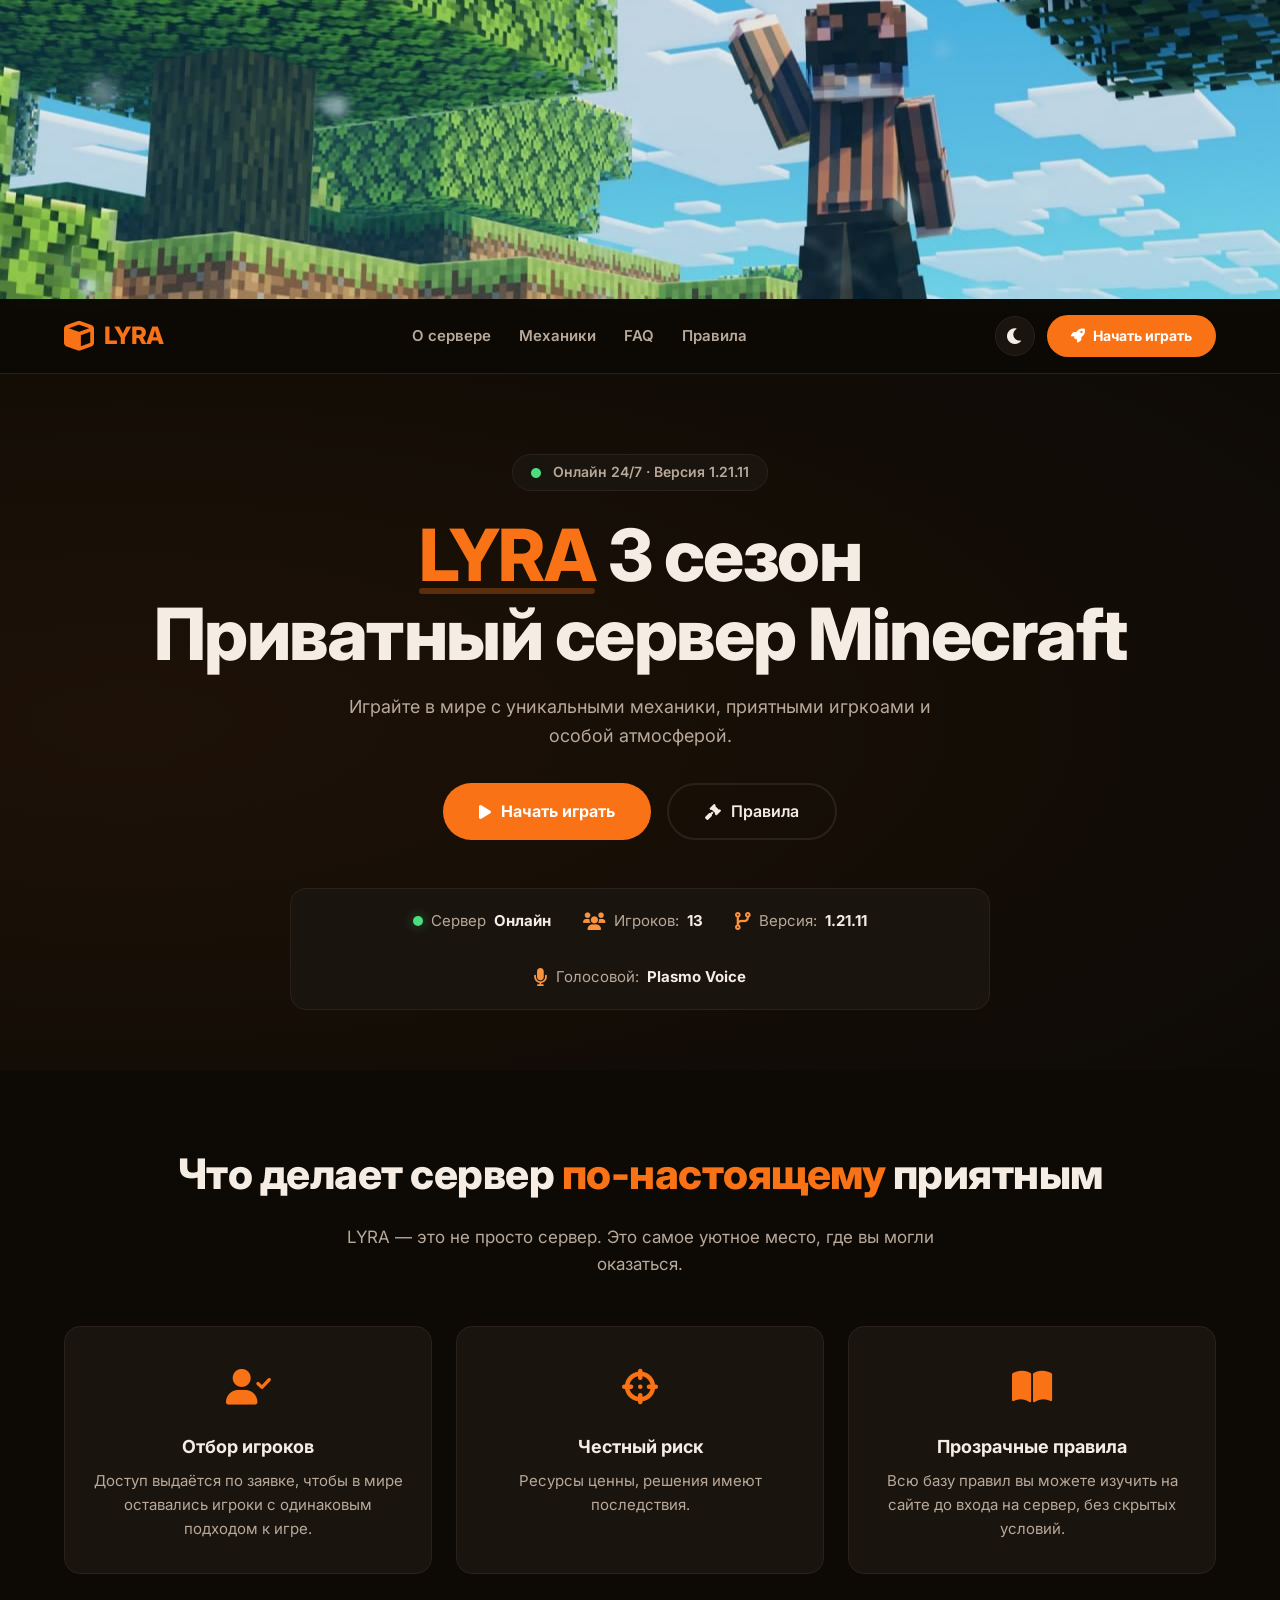
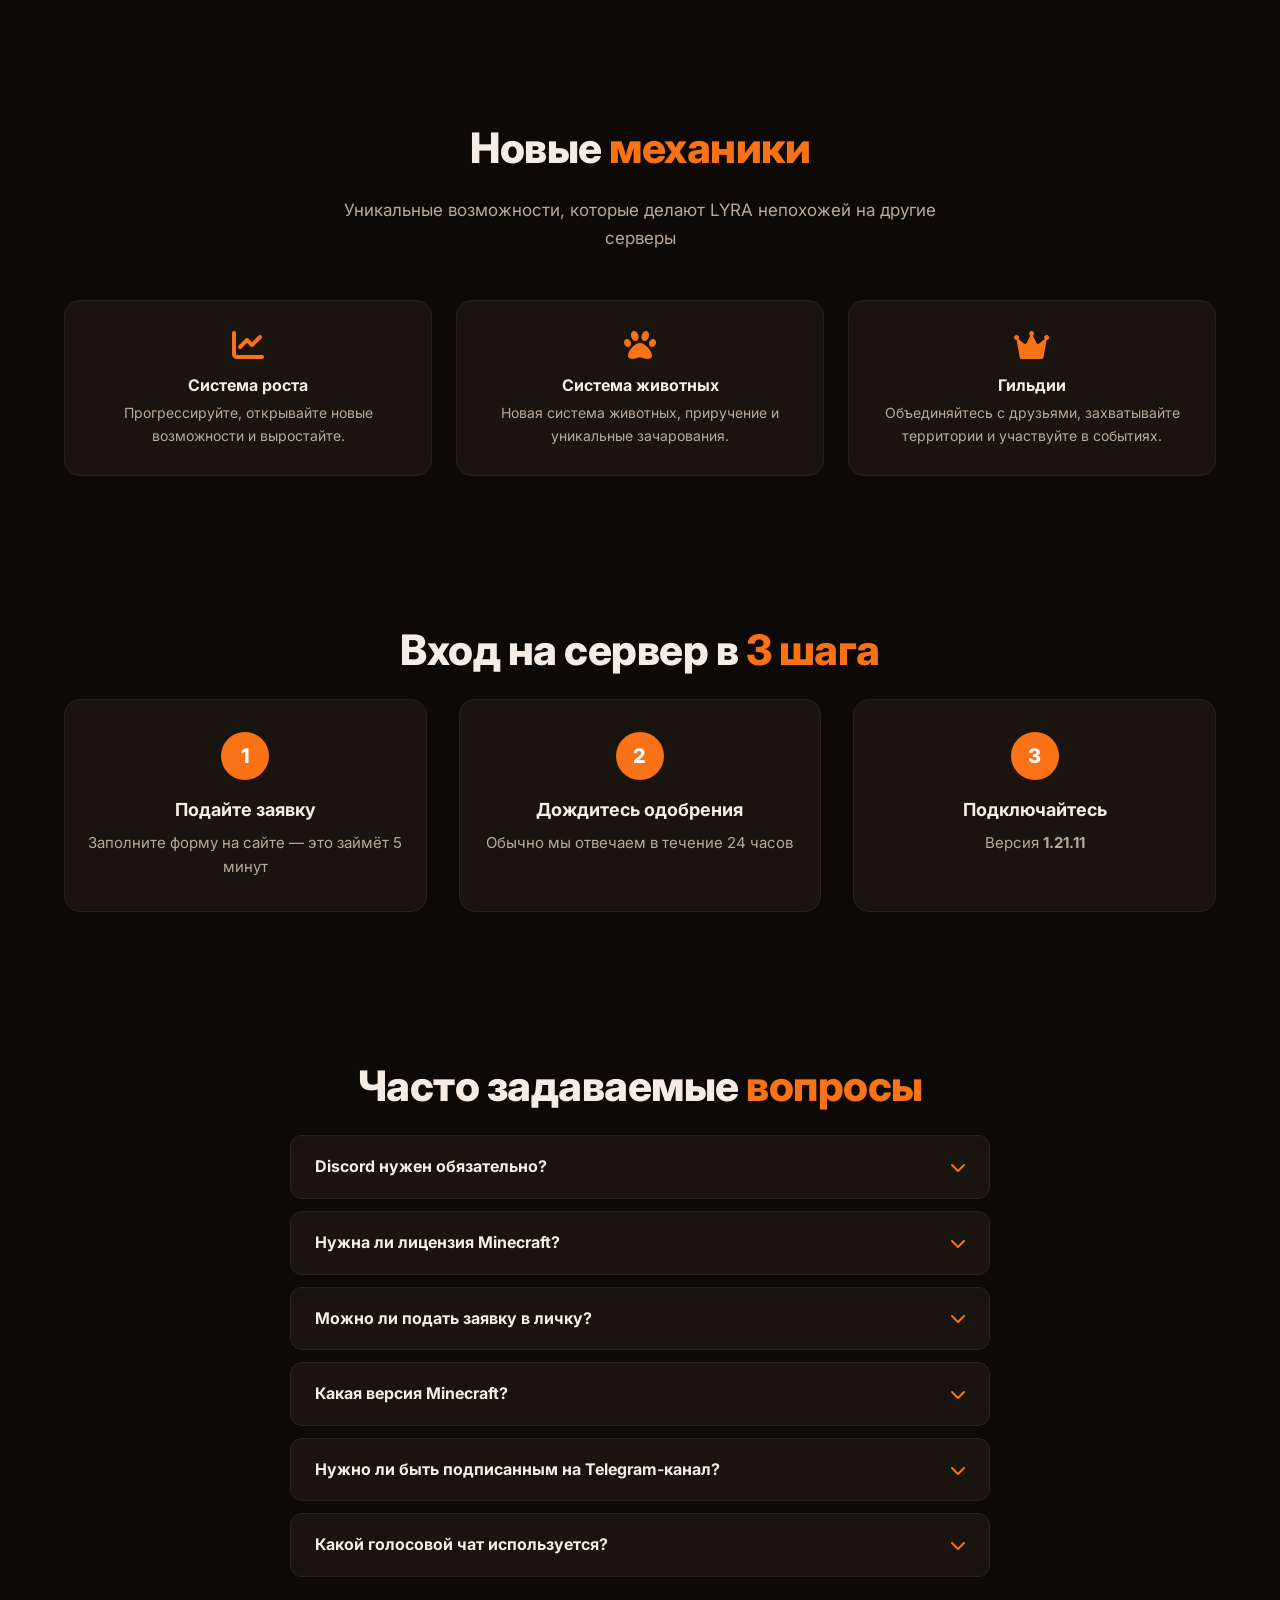
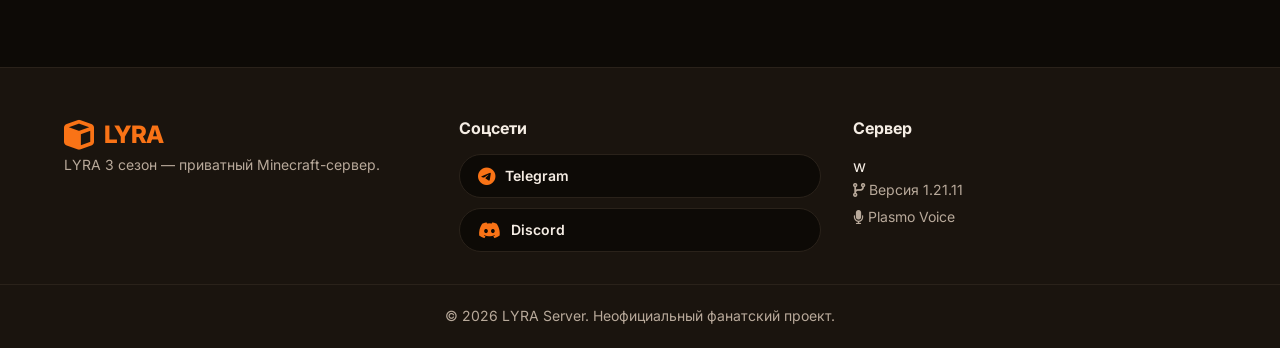
==== index.html @ 9cb4db80 "main" ====
<!DOCTYPE html>
<html lang="ru" data-theme="dark">
<head>
    <meta charset="UTF-8" />
    <meta name="viewport" content="width=device-width, initial-scale=1.0" />
    <title>LYRA 3 сезон — Приватный Minecraft сервер</title>

    <link rel="preconnect" href="https://fonts.googleapis.com" />
    <link rel="preconnect" href="https://fonts.gstatic.com" crossorigin />
    <link href="https://fonts.googleapis.com/css2?family=Inter:opsz,wght@14..32,400;14..32,600;14..32,700;14..32,800&display=swap" rel="stylesheet" />
    <link rel="stylesheet" href="https://cdnjs.cloudflare.com/ajax/libs/font-awesome/6.0.0-beta3/css/all.min.css" />

    <link rel="stylesheet" href="css/style.css" />
    <link rel="stylesheet" href="css/theme.css" />
</head>
<body>


    <div class="hero-banner">
        <img src="assets/banner.jpg" alt="LYRA Minecraft Server" />
    </div>

    <header>
        <div class="container header-inner">
            <a href="index.html" class="logo">
                <i class="fas fa-cube"></i>
                <span>LYRA</span>
            </a>

            <nav class="nav-links">
                <a href="#about">О сервере</a>
                <a href="#features">Механики</a>
                <a href="#faq">FAQ</a>
                <a href="rules.html">Правила</a>
            </nav>

            <div class="header-actions">
                <button class="theme-toggle" id="themeToggle" aria-label="Переключить тему">
                    <i class="fas fa-moon"></i>
                </button>
                <a href="apply.html" class="btn-play-header">
                    <i class="fas fa-rocket"></i> Начать играть
                </a>
            </div>
        </div>
    </header>

    <section class="hero">
        <div class="container">
            <div class="hero-content">
                <div class="hero-badge">
                    <i class="fas fa-circle" style="color: #4ade80; font-size: 10px;"></i>
                    Онлайн 24/7 · Версия 1.21.11
                </div>
                <h1>
                    <span class="highlight">LYRA</span> 3 сезон<br />
                    Приватный сервер Minecraft
                </h1>
                <p class="hero-desc">
                    Играйте в мире с уникальными механики,
                    приятными игркоами и особой атмосферой.
                </p>
                <div class="hero-buttons">
                    <a href="apply.html" class="btn-primary">
                        <i class="fas fa-play"></i> Начать играть
                    </a>
                    <a href="rules.html" class="btn-secondary">
                        <i class="fas fa-gavel"></i> Правила
                    </a>
                </div>

                <div class="server-status" id="serverStatus">
                    <div class="status-item">
                        <span class="status-dot online"></span>
                        <span>Сервер</span>
                        <strong id="serverStatusText">Онлайн</strong>
                    </div>
                    <div class="status-item">
                        <i class="fas fa-users"></i>
                        <span>Игроков:</span>
                        <strong id="playerCount"></strong>
                    </div>
                    <div class="status-item">
                        <i class="fas fa-code-branch"></i>
                        <span>Версия:</span>
                        <strong>1.21.11</strong>
                    </div>
                    <div class="status-item">
                        <i class="fas fa-microphone"></i>
                        <span>Голосовой:</span>
                        <strong>Plasmo Voice</strong>
                    </div>
                </div>
            </div>
        </div>
    </section>

    <section id="about" class="about">
        <div class="container">
            <h2 class="section-title">Что делает сервер <span class="highlight">по-настоящему</span> приятным</h2>
            <p class="section-subtitle">
                LYRA — это не просто сервер. Это самое уютное место, где вы могли оказаться.
            </p>

            <div class="about-grid">
                <div class="about-card">
                    <div class="about-icon"><i class="fas fa-user-check"></i></div>
                    <h3>Отбор игроков</h3>
                    <p>Доступ выдаётся по заявке, чтобы в мире оставались игроки с одинаковым подходом к игре.</p>
                </div>
                <div class="about-card">
                    <div class="about-icon"><i class="fas fa-crosshairs"></i></div>
                    <h3>Честный риск</h3>
                    <p>Ресурсы ценны, решения имеют последствия.</p>
                </div>
                <div class="about-card">
                    <div class="about-icon"><i class="fas fa-book-open"></i></div>
                    <h3>Прозрачные правила</h3>
                    <p>Всю базу правил вы можете изучить на сайте до входа на сервер, без скрытых условий.</p>
                </div>
            </div>
        </div>
    </section>

    <section id="features" class="features">
        <div class="container">
            <h2 class="section-title">Новые <span class="highlight">механики</span></h2>
            <p class="section-subtitle">
                Уникальные возможности, которые делают LYRA непохожей на другие серверы
            </p>
            <div class="features-grid" id="featuresGrid">
            </div>
        </div>
    </section>

    <section class="steps">
        <div class="container">
            <h2 class="section-title">Вход на сервер в <span class="highlight">3 шага</span></h2>
            <div class="steps-grid">
                <div class="step-card">
                    <div class="step-number">1</div>
                    <h3>Подайте заявку</h3>
                    <p>Заполните форму на сайте — это займёт 5 минут</p>
                </div>
                <div class="step-card">
                    <div class="step-number">2</div>
                    <h3>Дождитесь одобрения</h3>
                    <p>Обычно мы отвечаем в течение 24 часов</p>
                </div>
                <div class="step-card">
                    <div class="step-number">3</div>
                    <h3>Подключайтесь</h3>
                    <p></strong> Версия <strong>1.21.11</strong></p>
                </div>
            </div>
        </div>
    </section>

    <section id="faq" class="faq">
        <div class="container">
            <h2 class="section-title">Часто задаваемые <span class="highlight">вопросы</span></h2>
            <div class="faq-list">
                <div class="faq-item">
                    <div class="faq-question">
                        <span>Discord нужен обязательно?</span>
                        <i class="fas fa-chevron-down"></i>
                    </div>
                    <div class="faq-answer">
                        <p><strong>Желательно.</strong> В Discord публикуются важные объявления, обновления и проводится основное общение комьюнити.</p>
                    </div>
                </div>
                <div class="faq-item">
                    <div class="faq-question">
                        <span>Нужна ли лицензия Minecraft?</span>
                        <i class="fas fa-chevron-down"></i>
                    </div>
                    <div class="faq-answer">
                        <p><strong>НЕТ.</strong> Сервер поддерживает как лицензионную, так и нелицензионную версию игры.</p>
                    </div>
                </div>
                <div class="faq-item">
                    <div class="faq-question">
                        <span>Можно ли подать заявку в личку?</span>
                        <i class="fas fa-chevron-down"></i>
                    </div>
                    <div class="faq-answer">
                        <p><strong>Нет.</strong> Заявки принимаются только через специальную форму на сайте. Заявки в личные сообщения не рассматриваются.</p>
                    </div>
                </div>
                <div class="faq-item">
                    <div class="faq-question">
                        <span>Какая версия Minecraft?</span>
                        <i class="fas fa-chevron-down"></i>
                    </div>
                    <div class="faq-answer">
                        <p><strong>1.21.8</strong> — именно на этой версии работает сервер.</p>
                    </div>
                </div>
                <div class="faq-item">
                    <div class="faq-question">
                        <span>Нужно ли быть подписанным на Telegram-канал?</span>
                        <i class="fas fa-chevron-down"></i>
                    </div>
                    <div class="faq-answer">
                        <p><strong>ДА, ОБЯЗАТЕЛЬНО!</strong> Подписка на ТГК <strong>«LYRA 3 сезон | Minecraft Server»</strong> — обязательное условие. Там публикуются все новости, события и важные уведомления.</p>
                    </div>
                </div>
                <div class="faq-item">
                    <div class="faq-question">
                        <span>Какой голосовой чат используется?</span>
                        <i class="fas fa-chevron-down"></i>
                    </div>
                    <div class="faq-answer">
                        <p>На сервере используется <strong>Plasmo Voice</strong> — мод для голосового общения в игре с пространственным звуком.</p>
                    </div>
                </div>
            </div>
        </div>
    </section>

    <footer>
        <div class="container footer-inner">
            <div class="footer-col">
                <div class="logo">
                    <i class="fas fa-cube"></i>
                    <span>LYRA</span>
                </div>
                <p>LYRA 3 сезон — приватный Minecraft-сервер.</p>
            </div>
            <div class="footer-col">
                <h4>Соцсети</h4>
                <div class="social-links">
                    <a href="#" class="social-btn" id="telegramLink" aria-label="Telegram">
                        <i class="fab fa-telegram-plane"></i> Telegram
                    </a>
                    <a href="#" class="social-btn" id="discordLink" aria-label="Discord">
                        <i class="fab fa-discord"></i> Discord
                    </a>
                </div>
            </div>
            <div class="footer-col">
                <h4>Сервер</h4>w
                <p><i class="fas fa-code-branch"></i> Версия 1.21.11</p>
                <p><i class="fas fa-microphone"></i> Plasmo Voice</p>
            </div>
        </div>
        <div class="footer-bottom">
            <div class="container">
                <p>© 2026 LYRA Server. Неофициальный фанатский проект.</p>
            </div>
        </div>
    </footer>

    <script src="js/config.js"></script>
    <script src="js/main.js"></script>
</body>
</html>
---- css/style.css ----
* {
    margin: 0;
    padding: 0;
    box-sizing: border-box;
}

body {
    font-family: 'Inter', sans-serif;
    background: var(--bg-primary);
    color: var(--text-primary);
    line-height: 1.6;
    transition: background 0.3s, color 0.3s;
}

a {
    text-decoration: none;
    color: inherit;
}

.container {
    max-width: 1200px;
    margin: 0 auto;
    padding: 0 24px;
}

img {
    max-width: 100%;
}

:root {
    --orange-400: #fb923c;
    --orange-500: #f97316;
    --orange-600: #ea580c;
    --orange-700: #c2410c;
}

header {
    padding: 16px 0;
    border-bottom: 1px solid var(--border-color);
    background: var(--header-bg);
    backdrop-filter: blur(12px);
    position: sticky;
    top: 0;
    z-index: 100;
    transition: background 0.3s, border-color 0.3s;
}

.header-inner {
    display: flex;
    justify-content: space-between;
    align-items: center;
    flex-wrap: wrap;
    gap: 16px;
}

.logo {
    display: flex;
    align-items: center;
    gap: 10px;
    font-size: 24px;
    font-weight: 800;
    letter-spacing: -0.5px;
}

.logo i {
    color: var(--orange-500);
    font-size: 30px;
}

.logo span {
    color: var(--orange-500);
}

.nav-links {
    display: flex;
    gap: 28px;
    font-weight: 600;
    font-size: 15px;
}

.nav-links a {
    color: var(--text-muted);
    transition: 0.2s;
    position: relative;
}

.nav-links a:hover {
    color: var(--orange-400);
}

.nav-links a::after {
    content: '';
    position: absolute;
    bottom: -4px;
    left: 0;
    width: 0;
    height: 2px;
    background: var(--orange-500);
    transition: 0.3s;
}

.nav-links a:hover::after {
    width: 100%;
}

.header-actions {
    display: flex;
    align-items: center;
    gap: 12px;
}

.theme-toggle {
    background: var(--card-bg);
    border: 1px solid var(--border-color);
    color: var(--text-primary);
    width: 40px;
    height: 40px;
    border-radius: 50%;
    cursor: pointer;
    font-size: 18px;
    transition: 0.3s;
    display: flex;
    align-items: center;
    justify-content: center;
}

.theme-toggle:hover {
    background: var(--orange-500);
    color: #fff;
    border-color: var(--orange-500);
}

.btn-play-header {
    background: var(--orange-500);
    color: #fff;
    padding: 10px 24px;
    border: none;
    border-radius: 40px;
    font-weight: 700;
    font-size: 14px;
    cursor: pointer;
    transition: 0.3s;
    display: flex;
    align-items: center;
    gap: 8px;
}

.btn-play-header:hover {
    background: var(--orange-400);
    transform: scale(1.03);
    box-shadow: 0 0 24px rgba(249, 115, 22, 0.3);
}

.hero {
    padding: 80px 0 60px;
    text-align: center;
    position: relative;
    overflow: hidden;
}

.hero::before {
    content: '';
    position: absolute;
    top: -50%;
    left: -50%;
    width: 200%;
    height: 200%;
    background: radial-gradient(ellipse at 30% 50%, rgba(249, 115, 22, 0.07), transparent 60%);
    pointer-events: none;
}

.hero-content {
    position: relative;
    z-index: 1;
}

.hero-badge {
    display: inline-block;
    background: var(--card-bg);
    padding: 6px 18px;
    border-radius: 40px;
    font-size: 14px;
    font-weight: 600;
    color: var(--text-muted);
    border: 1px solid var(--border-color);
    margin-bottom: 24px;
}

.hero-badge i {
    margin-right: 8px;
}

.hero h1 {
    font-size: clamp(38px, 7vw, 72px);
    font-weight: 800;
    letter-spacing: -1.5px;
    line-height: 1.1;
    margin-bottom: 20px;
}

.hero h1 .highlight {
    color: var(--orange-500);
    position: relative;
}

.hero h1 .highlight::after {
    content: '';
    position: absolute;
    bottom: 4px;
    left: 0;
    width: 100%;
    height: 6px;
    background: var(--orange-500);
    opacity: 0.3;
    border-radius: 4px;
}

.hero-desc {
    font-size: 18px;
    color: var(--text-muted);
    max-width: 600px;
    margin: 0 auto 32px;
}

.hero-buttons {
    display: flex;
    flex-wrap: wrap;
    justify-content: center;
    gap: 16px;
    margin-bottom: 48px;
}

.btn-primary {
    display: inline-flex;
    align-items: center;
    gap: 10px;
    background: var(--orange-500);
    color: #fff;
    padding: 14px 36px;
    border: none;
    border-radius: 40px;
    font-weight: 700;
    font-size: 16px;
    cursor: pointer;
    transition: 0.3s;
}

.btn-primary:hover {
    background: var(--orange-400);
    transform: translateY(-2px);
    box-shadow: 0 8px 30px rgba(249, 115, 22, 0.35);
}

.btn-secondary {
    display: inline-flex;
    align-items: center;
    gap: 10px;
    background: transparent;
    color: var(--text-primary);
    padding: 14px 36px;
    border: 2px solid var(--border-color);
    border-radius: 40px;
    font-weight: 600;
    font-size: 16px;
    cursor: pointer;
    transition: 0.3s;
}

.btn-secondary:hover {
    border-color: var(--orange-500);
    color: var(--orange-500);
}

.server-status {
    display: flex;
    flex-wrap: wrap;
    justify-content: center;
    gap: 32px;
    background: var(--card-bg);
    padding: 20px 32px;
    border-radius: 16px;
    border: 1px solid var(--border-color);
    max-width: 700px;
    margin: 0 auto;
}

.status-item {
    display: flex;
    align-items: center;
    gap: 8px;
    font-size: 15px;
    color: var(--text-muted);
}

.status-item i {
    color: var(--orange-400);
    font-size: 18px;
}

.status-item strong {
    color: var(--text-primary);
    font-weight: 700;
}

.status-dot {
    width: 10px;
    height: 10px;
    border-radius: 50%;
    display: inline-block;
}

.status-dot.online {
    background: #4ade80;
    box-shadow: 0 0 12px rgba(74, 222, 128, 0.4);
}

.status-dot.offline {
    background: #f87171;
    box-shadow: 0 0 12px rgba(248, 113, 113, 0.4);
}

section {
    padding: 70px 0;
}

.section-title {
    font-size: clamp(28px, 4vw, 42px);
    font-weight: 800;
    text-align: center;
    margin-bottom: 16px;
    letter-spacing: -0.5px;
}

.section-title .highlight {
    color: var(--orange-500);
}

.section-subtitle {
    text-align: center;
    color: var(--text-muted);
    font-size: 17px;
    max-width: 600px;
    margin: 0 auto 48px;
}

.about-grid {
    display: grid;
    grid-template-columns: repeat(auto-fit, minmax(240px, 1fr));
    gap: 24px;
}

.about-card {
    background: var(--card-bg);
    padding: 32px 24px;
    border-radius: 16px;
    border: 1px solid var(--border-color);
    transition: 0.3s;
    text-align: center;
}

.about-card:hover {
    transform: translateY(-4px);
    border-color: var(--orange-500);
    box-shadow: 0 8px 30px rgba(249, 115, 22, 0.08);
}

.about-icon {
    font-size: 36px;
    color: var(--orange-500);
    margin-bottom: 16px;
}

.about-card h3 {
    font-size: 18px;
    margin-bottom: 8px;
}

.about-card p {
    color: var(--text-muted);
    font-size: 15px;
}

.features-grid {
    display: grid;
    grid-template-columns: repeat(auto-fit, minmax(200px, 1fr));
    gap: 24px;
}

.feature-item {
    text-align: center;
    background: var(--card-bg);
    padding: 28px 16px;
    border-radius: 16px;
    border: 1px solid var(--border-color);
    transition: 0.3s;
}

.feature-item:hover {
    border-color: var(--orange-500);
    transform: scale(1.02);
}

.feature-item i {
    font-size: 32px;
    color: var(--orange-500);
    margin-bottom: 12px;
}

.feature-item h4 {
    font-size: 16px;
    margin-bottom: 4px;
}

.feature-item p {
    font-size: 14px;
    color: var(--text-muted);
}

.steps-grid {
    display: grid;
    grid-template-columns: repeat(auto-fit, minmax(200px, 1fr));
    gap: 32px;
    margin-top: 16px;
}

.step-card {
    text-align: center;
    background: var(--card-bg);
    padding: 32px 20px;
    border-radius: 16px;
    border: 1px solid var(--border-color);
    position: relative;
}

.step-number {
    width: 48px;
    height: 48px;
    background: var(--orange-500);
    color: #fff;
    border-radius: 50%;
    display: flex;
    align-items: center;
    justify-content: center;
    font-size: 20px;
    font-weight: 800;
    margin: 0 auto 16px;
}

.step-card h3 {
    font-size: 18px;
    margin-bottom: 6px;
}

.step-card p {
    color: var(--text-muted);
    font-size: 15px;
}

.faq-list {
    max-width: 700px;
    margin: 0 auto;
    display: flex;
    flex-direction: column;
    gap: 12px;
}

.faq-item {
    background: var(--card-bg);
    border: 1px solid var(--border-color);
    border-radius: 12px;
    overflow: hidden;
}

.faq-question {
    display: flex;
    justify-content: space-between;
    align-items: center;
    padding: 18px 24px;
    cursor: pointer;
    font-weight: 700;
    transition: 0.2s;
    user-select: none;
}

.faq-question:hover {
    background: rgba(249, 115, 22, 0.05);
}

.faq-question i {
    color: var(--orange-500);
    transition: transform 0.3s;
}

.faq-item.open .faq-question i {
    transform: rotate(180deg);
}

.faq-answer {
    max-height: 0;
    overflow: hidden;
    transition: max-height 0.3s ease, padding 0.3s ease;
    padding: 0 24px;
    color: var(--text-muted);
}

.faq-item.open .faq-answer {
    max-height: 300px;
    padding: 0 24px 18px;
}

.faq-answer ul {
    margin: 6px 0 6px 20px;
}

.faq-answer ul li {
    margin-bottom: 2px;
}

footer {
    background: var(--card-bg);
    border-top: 1px solid var(--border-color);
    padding: 48px 0 0;
    margin-top: 20px;
}

.footer-inner {
    display: grid;
    grid-template-columns: repeat(auto-fit, minmax(180px, 1fr));
    gap: 32px;
    padding-bottom: 32px;
}

.footer-col h4 {
    font-size: 16px;
    margin-bottom: 12px;
    color: var(--text-primary);
}

.footer-col p {
    color: var(--text-muted);
    font-size: 14px;
    margin-bottom: 4px;
}

.social-links {
    display: flex;
    flex-direction: column;
    gap: 10px;
}

.social-btn {
    display: inline-flex;
    align-items: center;
    gap: 10px;
    background: var(--bg-primary);
    padding: 10px 18px;
    border-radius: 40px;
    border: 1px solid var(--border-color);
    font-weight: 600;
    font-size: 14px;
    transition: 0.3s;
    color: var(--text-primary);
}

.social-btn:hover {
    border-color: var(--orange-500);
    color: var(--orange-500);
    transform: translateX(4px);
}

.social-btn i {
    font-size: 18px;
    color: var(--orange-500);
}

.footer-bottom {
    border-top: 1px solid var(--border-color);
    padding: 20px 0;
    text-align: center;
    font-size: 14px;
    color: var(--text-muted);
}

/* ===== СТРАНИЦА ЗАЯВКИ ===== */
.apply-page {
    padding: 40px 0 60px;
    min-height: 70vh;
}

.apply-wrapper {
    max-width: 580px;
    margin: 0 auto;
    background: var(--card-bg);
    border: 1px solid var(--border-color);
    border-radius: 24px;
    padding: 40px 36px;
}

.apply-header {
    text-align: center;
    margin-bottom: 32px;
}

.apply-icon {
    width: 64px;
    height: 64px;
    background: rgba(249, 115, 22, 0.12);
    border-radius: 50%;
    display: flex;
    align-items: center;
    justify-content: center;
    margin: 0 auto 16px;
    font-size: 28px;
    color: var(--orange-500);
}

.apply-header h1 {
    font-size: 28px;
    font-weight: 800;
    margin-bottom: 8px;
}

.apply-sub {
    color: var(--text-muted);
    font-size: 15px;
    line-height: 1.5;
}

.apply-form .form-group {
    margin-bottom: 20px;
}

.apply-form .form-group label {
    display: flex;
    align-items: center;
    gap: 8px;
    font-weight: 600;
    font-size: 14px;
    margin-bottom: 6px;
}

.apply-form .form-group label i {
    color: var(--orange-400);
    width: 18px;
}

.required {
    color: #f87171;
    font-weight: 700;
}

.form-hint {
    display: block;
    font-size: 13px;
    color: var(--text-muted);
    margin-top: 4px;
}

.apply-form input,
.apply-form textarea,
.apply-form select {
    width: 100%;
    padding: 12px 16px;
    border-radius: 10px;
    border: 1px solid var(--border-color);
    background: var(--bg-primary);
    color: var(--text-primary);
    font-family: inherit;
    font-size: 15px;
    transition: 0.2s;
}

.apply-form input:focus,
.apply-form textarea:focus,
.apply-form select:focus {
    outline: none;
    border-color: var(--orange-500);
    box-shadow: 0 0 0 3px rgba(249, 115, 22, 0.15);
}

.apply-form select {
    appearance: none;
    background-image: url("data:image/svg+xml,%3Csvg xmlns='http://www.w3.org/2000/svg' width='12' height='8' viewBox='0 0 12 8'%3E%3Cpath d='M1 1l5 5 5-5' stroke='%23b8a99a' stroke-width='2' fill='none' stroke-linecap='round'/%3E%3C/svg%3E");
    background-repeat: no-repeat;
    background-position: right 16px center;
    cursor: pointer;
}

.checkbox-group {
    margin: 24px 0 8px;
}

.checkbox-label {
    display: flex;
    align-items: flex-start;
    gap: 12px;
    cursor: pointer;
    font-size: 14px;
    color: var(--text-muted);
    line-height: 1.4;
}

.checkbox-label input[type="checkbox"] {
    display: none;
}

.checkmark {
    width: 20px;
    height: 20px;
    min-width: 20px;
    border: 2px solid var(--border-color);
    border-radius: 6px;
    background: var(--bg-primary);
    transition: 0.2s;
    position: relative;
    margin-top: 1px;
}

.checkbox-label input:checked+.checkmark {
    background: var(--orange-500);
    border-color: var(--orange-500);
}

.checkbox-label input:checked+.checkmark::after {
    content: '✓';
    position: absolute;
    top: 50%;
    left: 50%;
    transform: translate(-50%, -50%);
    color: #fff;
    font-size: 14px;
    font-weight: 700;
}

.rules-link {
    color: var(--orange-400);
    text-decoration: underline;
    transition: 0.2s;
}

.rules-link:hover {
    color: var(--orange-500);
}

.submit-btn {
    width: 100%;
    justify-content: center;
    padding: 16px;
    font-size: 17px;
    margin-top: 8px;
}

.form-footer {
    text-align: center;
    font-size: 13px;
    color: var(--text-muted);
    margin-top: 16px;
}

.apply-alternative {
    text-align: center;
    margin-top: 28px;
    padding-top: 24px;
    border-top: 1px solid var(--border-color);
}

.apply-alternative p {
    color: var(--text-muted);
    font-size: 14px;
    margin-bottom: 10px;
}

/* ===== СТРАНИЦА ПРАВИЛ ===== */
.rules-page {
    padding: 40px 0 60px;
}

.rules-wrapper {
    max-width: 820px;
    margin: 0 auto;
}

.rules-header {
    text-align: center;
    margin-bottom: 40px;
}

.rules-icon {
    width: 72px;
    height: 72px;
    background: rgba(249, 115, 22, 0.12);
    border-radius: 50%;
    display: flex;
    align-items: center;
    justify-content: center;
    margin: 0 auto 16px;
    font-size: 32px;
    color: var(--orange-500);
}

.rules-header h1 {
    font-size: 36px;
    font-weight: 800;
    margin-bottom: 4px;
}

.rules-date {
    font-size: 14px;
    color: var(--text-muted);
    margin-bottom: 8px;
}

.rules-sub {
    color: var(--text-muted);
    font-size: 16px;
    max-width: 500px;
    margin: 0 auto;
}

.rules-toc {
    background: var(--card-bg);
    border: 1px solid var(--border-color);
    border-radius: 16px;
    padding: 24px 28px;
    margin-bottom: 40px;
}

.rules-toc h3 {
    font-size: 16px;
    margin-bottom: 12px;
    color: var(--orange-400);
}

.rules-toc ul {
    list-style: none;
    display: grid;
    grid-template-columns: 1fr 1fr;
    gap: 4px 24px;
}

.rules-toc li {
    padding: 2px 0;
}

.rules-toc a {
    color: var(--text-muted);
    font-size: 14px;
    transition: 0.2s;
}

.rules-toc a:hover {
    color: var(--orange-400);
}

.rule-section {
    background: var(--card-bg);
    border: 1px solid var(--border-color);
    border-radius: 16px;
    padding: 28px 32px;
    margin-bottom: 20px;
    transition: 0.2s;
}

.rule-section:hover {
    border-color: rgba(249, 115, 22, 0.3);
}

.rule-section h2 {
    font-size: 22px;
    font-weight: 700;
    color: var(--orange-400);
    margin-bottom: 16px;
    padding-bottom: 12px;
    border-bottom: 1px solid var(--border-color);
}

.rule-section h3 {
    font-size: 17px;
    font-weight: 700;
    margin-top: 16px;
    margin-bottom: 6px;
    color: var(--text-primary);
}

.rule-section p {
    color: var(--text-muted);
    margin-bottom: 8px;
    line-height: 1.7;
}

.rule-section ul {
    margin: 8px 0 12px 20px;
    color: var(--text-muted);
}

.rule-section ul li {
    margin-bottom: 4px;
    line-height: 1.6;
}

.rule-section ul li::marker {
    color: var(--orange-500);
}

.rule-section .badge-new {
    background: var(--orange-500);
    color: #1c150e;
    font-size: 12px;
    font-weight: 800;
    padding: 2px 12px;
    border-radius: 20px;
    margin-left: 10px;
    vertical-align: middle;
    text-transform: uppercase;
}

.rule-section.new-rule {
    border-color: var(--orange-500);
    border-width: 2px;
}

.rule-cta {
    text-align: center;
    font-size: 18px;
    font-weight: 700;
    color: var(--orange-400) !important;
    margin-top: 16px !important;
}

.rule-cta i {
    margin-right: 10px;
}

.rules-footer-nav {
    display: flex;
    flex-wrap: wrap;
    gap: 16px;
    justify-content: center;
    margin-top: 32px;
}

/* ===== БАННЕР ===== */
.hero-banner {
    width: 100%;
    max-height: 300px;
    overflow: hidden;
}

.hero-banner img {
    width: 100%;
    height: auto;
    object-fit: cover;
    display: block;
}

/* ===== АДАПТИВ ===== */
@media (max-width: 700px) {
    .rules-toc ul {
        grid-template-columns: 1fr;
    }

    .rule-section {
        padding: 20px 16px;
    }

    .rules-header h1 {
        font-size: 28px;
    }

    .apply-wrapper {
        padding: 24px 16px;
    }

    .apply-header h1 {
        font-size: 22px;
    }

    .apply-form .form-group label {
        font-size: 13px;
    }

    .server-status {
        gap: 16px;
        padding: 16px 20px;
    }

    .nav-links {
        gap: 16px;
        font-size: 13px;
    }

    .hero {
        padding: 50px 0 40px;
    }
}

@media (max-width: 500px) {
    .header-inner {
        flex-direction: column;
        align-items: stretch;
        gap: 12px;
    }

    .nav-links {
        justify-content: center;
        flex-wrap: wrap;
    }

    .header-actions {
        justify-content: center;
    }

    .hero h1 {
        font-size: 30px;
    }

    .hero-desc {
        font-size: 16px;
    }

    .btn-primary,
    .btn-secondary {
        padding: 12px 24px;
        font-size: 14px;
    }

    .about-grid {
        grid-template-columns: 1fr;
    }

    .features-grid {
        grid-template-columns: 1fr 1fr;
    }
}
/* ===== ДОПОЛНИТЕЛЬНЫЕ СТИЛИ ДЛЯ ФОРМЫ ===== */

/* Стили для чекбоксов в форме */
.apply-form .checkbox-group {
    margin: 16px 0 8px;
}

.apply-form .checkbox-label {
    display: flex;
    align-items: flex-start;
    gap: 12px;
    cursor: pointer;
    font-size: 14px;
    color: var(--text-muted);
    line-height: 1.4;
}

.apply-form .checkbox-label input[type="checkbox"] {
    display: none;
}

.apply-form .checkmark {
    width: 20px;
    height: 20px;
    min-width: 20px;
    border: 2px solid var(--border-color);
    border-radius: 6px;
    background: var(--bg-primary);
    transition: 0.2s;
    position: relative;
    margin-top: 1px;
}

.apply-form .checkbox-label input:checked + .checkmark {
    background: var(--orange-500);
    border-color: var(--orange-500);
}

.apply-form .checkbox-label input:checked + .checkmark::after {
    content: '✓';
    position: absolute;
    top: 50%;
    left: 50%;
    transform: translate(-50%, -50%);
    color: #fff;
    font-size: 14px;
    font-weight: 700;
}

.apply-form .form-hint {
    display: block;
    font-size: 13px;
    color: var(--text-muted);
    margin-top: 4px;
}

.apply-form .rules-link {
    color: var(--orange-400);
    text-decoration: underline;
    transition: 0.2s;
}

.apply-form .rules-link:hover {
    color: var(--orange-500);
}

/* Адаптация для мобильных */
@media (max-width: 500px) {
    .apply-wrapper {
        padding: 20px 16px;
    }

    .apply-form .form-group label {
        font-size: 13px;
    }

    .apply-form .checkbox-label {
        font-size: 13px;
    }
}
---- css/theme.css ----
[data-theme="dark"] {
    --bg-primary: #0d0a06;
    --text-primary: #f5ede4;
    --text-muted: #b8a99a;
    --card-bg: #1a140e;
    --border-color: #2a221a;
    --header-bg: rgba(13, 10, 6, 0.92);
}

[data-theme="light"] {
    --bg-primary: #fcf9f5;
    --text-primary: #1c150e;
    --text-muted: #6b5f52;
    --card-bg: #ffffff;
    --border-color: #e5ddd5;
    --header-bg: rgba(252, 249, 245, 0.92);
}

[data-theme="light"] .hero::before {
    background: radial-gradient(ellipse at 30% 50%, rgba(249, 115, 22, 0.05), transparent 60%);
}

[data-theme="light"] .btn-play-header {
    color: #1c150e;
}

[data-theme="light"] .btn-play-header:hover {
    color: #1c150e;
}

[data-theme="light"] .btn-primary {
    color: #1c150e;
}

[data-theme="light"] .btn-primary:hover {
    color: #1c150e;
}

[data-theme="light"] .step-number {
    color: #1c150e;
}

[data-theme="light"] .apply-wrapper {
    background: #ffffff;
}

[data-theme="light"] .apply-form input,
[data-theme="light"] .apply-form textarea,
[data-theme="light"] .apply-form select {
    background: #f5f0eb;
}

[data-theme="light"] .theme-toggle:hover {
    color: #1c150e;
}

[data-theme="light"] .rule-section {
    background: #ffffff;
}

[data-theme="light"] .rules-toc {
    background: #ffffff;
}

[data-theme="light"] .social-btn {
    background: #f5f0eb;
}

[data-theme="light"] .faq-item {
    background: #ffffff;
}
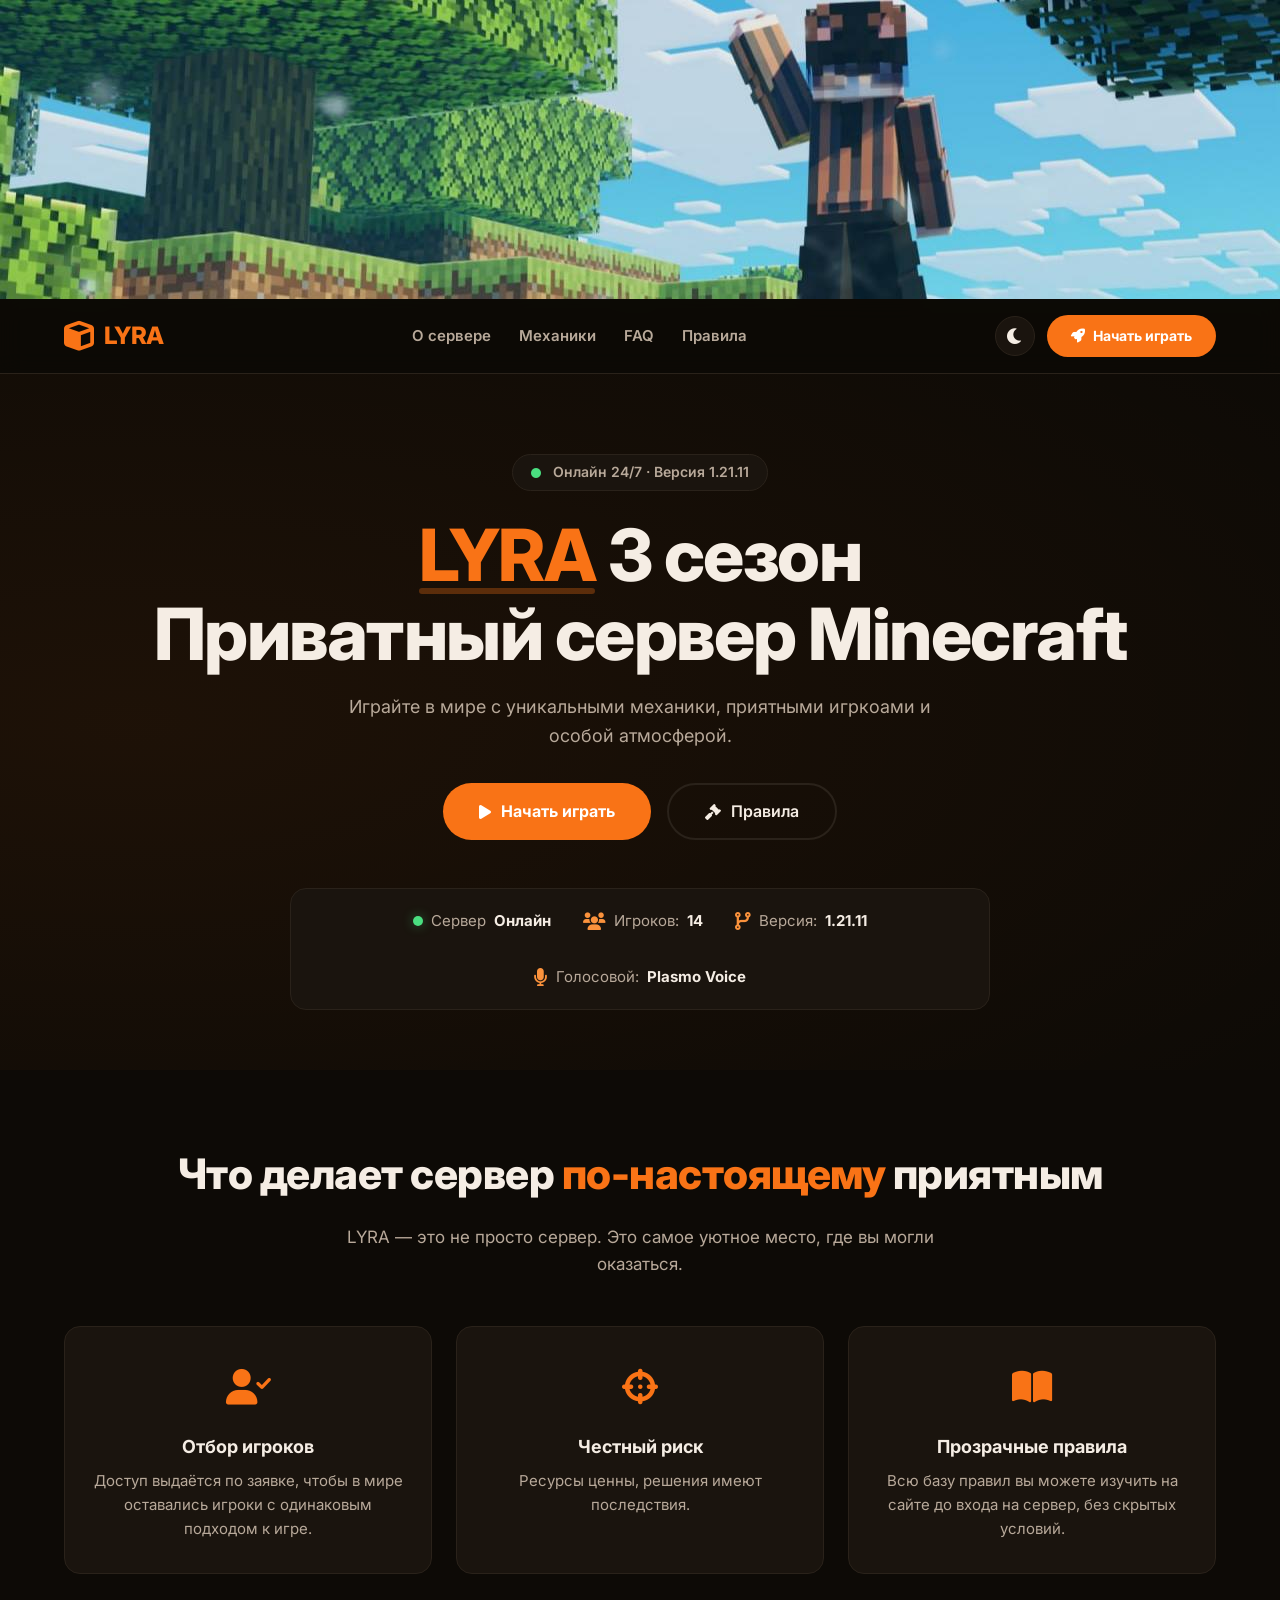
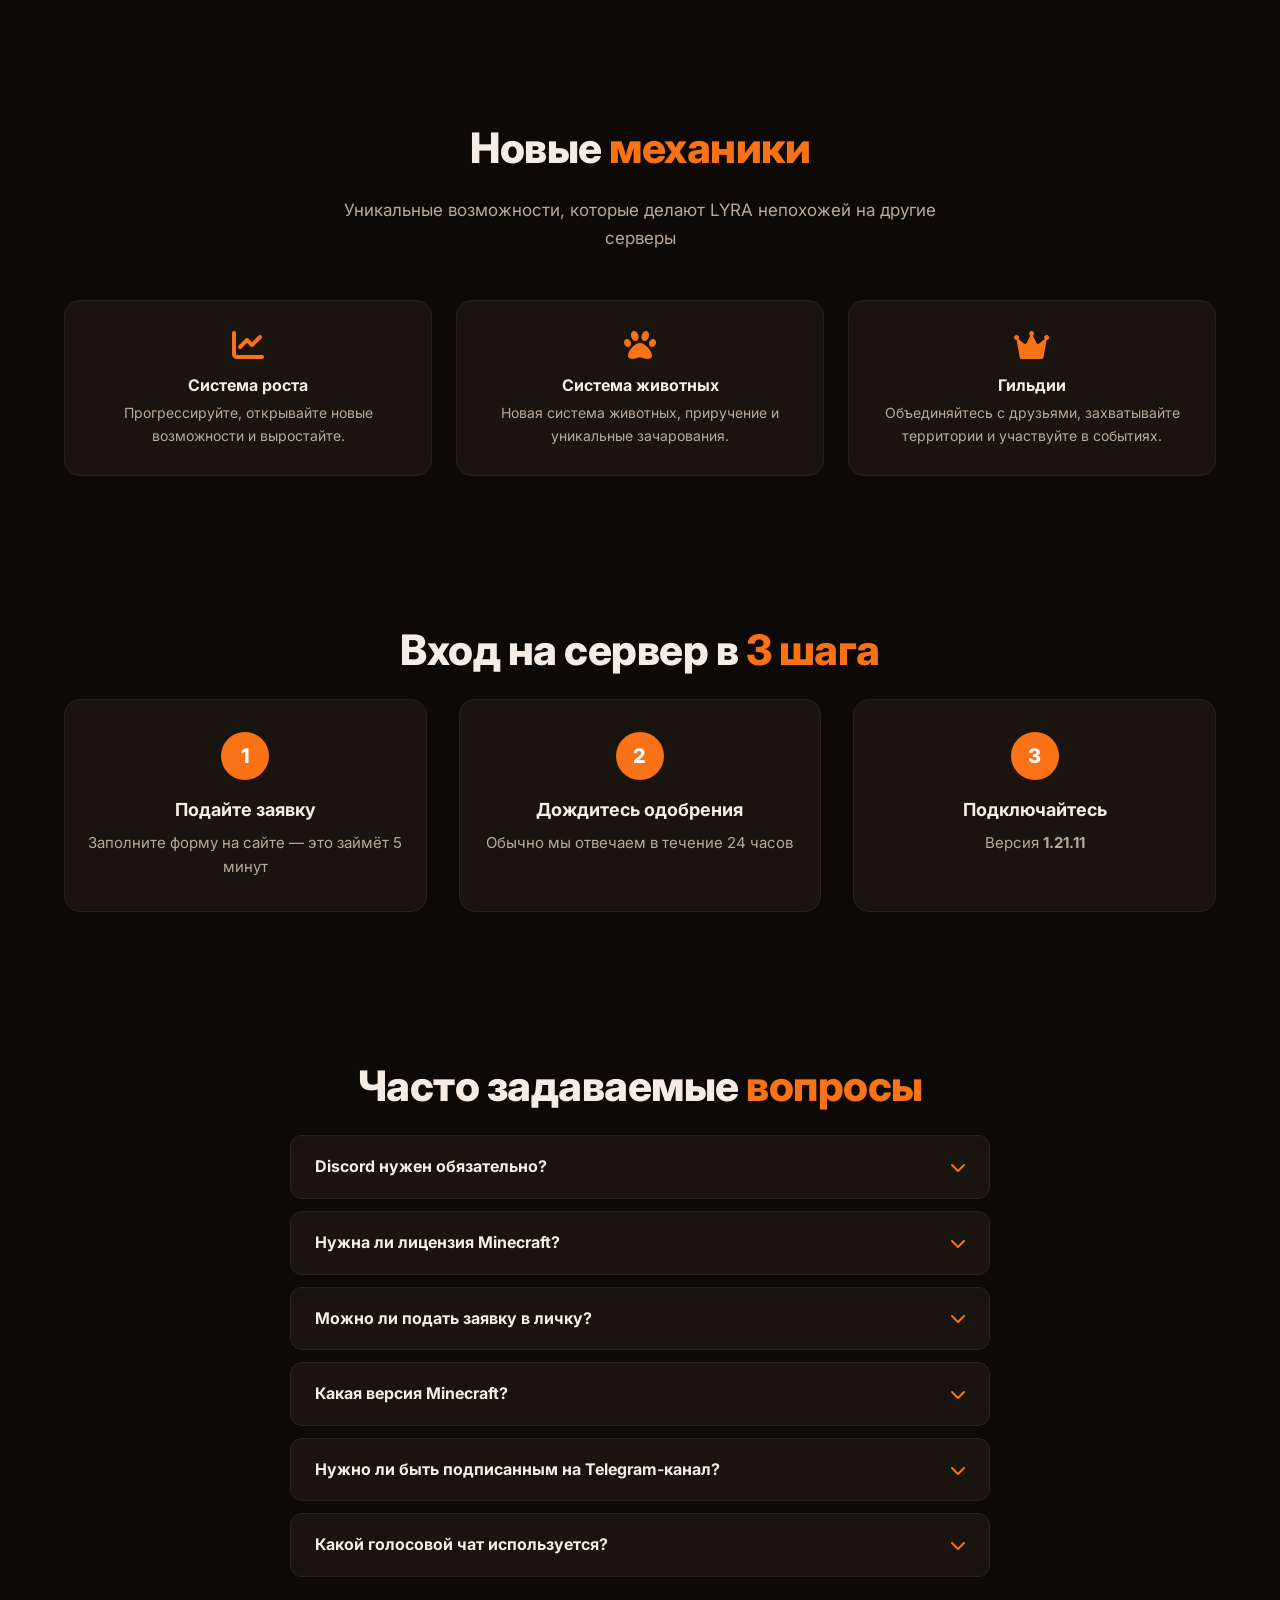
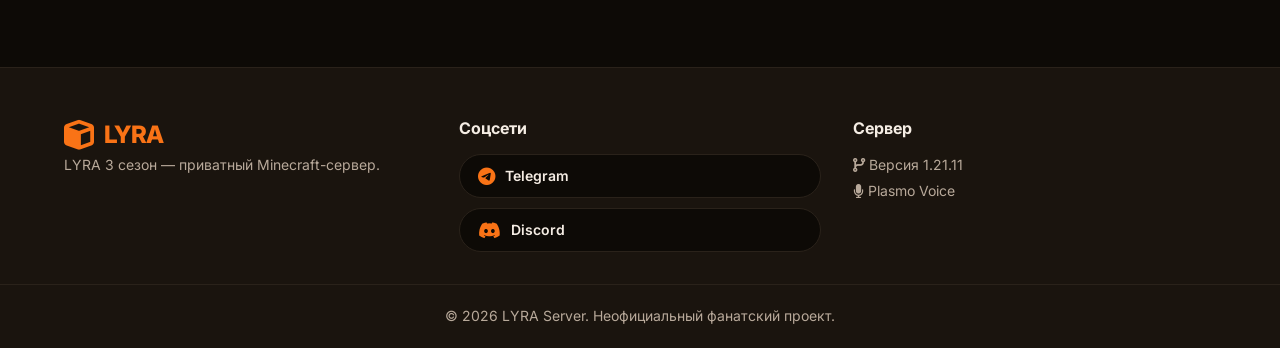
==== commit ce013fc9: "index.html" ====
--- a/index.html
+++ b/index.html
@@ -239,7 +239,7 @@
                 </div>
             </div>
             <div class="footer-col">
-                <h4>Сервер</h4>w
+                <h4>Сервер</h4>
                 <p><i class="fas fa-code-branch"></i> Версия 1.21.11</p>
                 <p><i class="fas fa-microphone"></i> Plasmo Voice</p>
             </div>
@@ -254,4 +254,4 @@
     <script src="js/config.js"></script>
     <script src="js/main.js"></script>
 </body>
-</html>+</html>
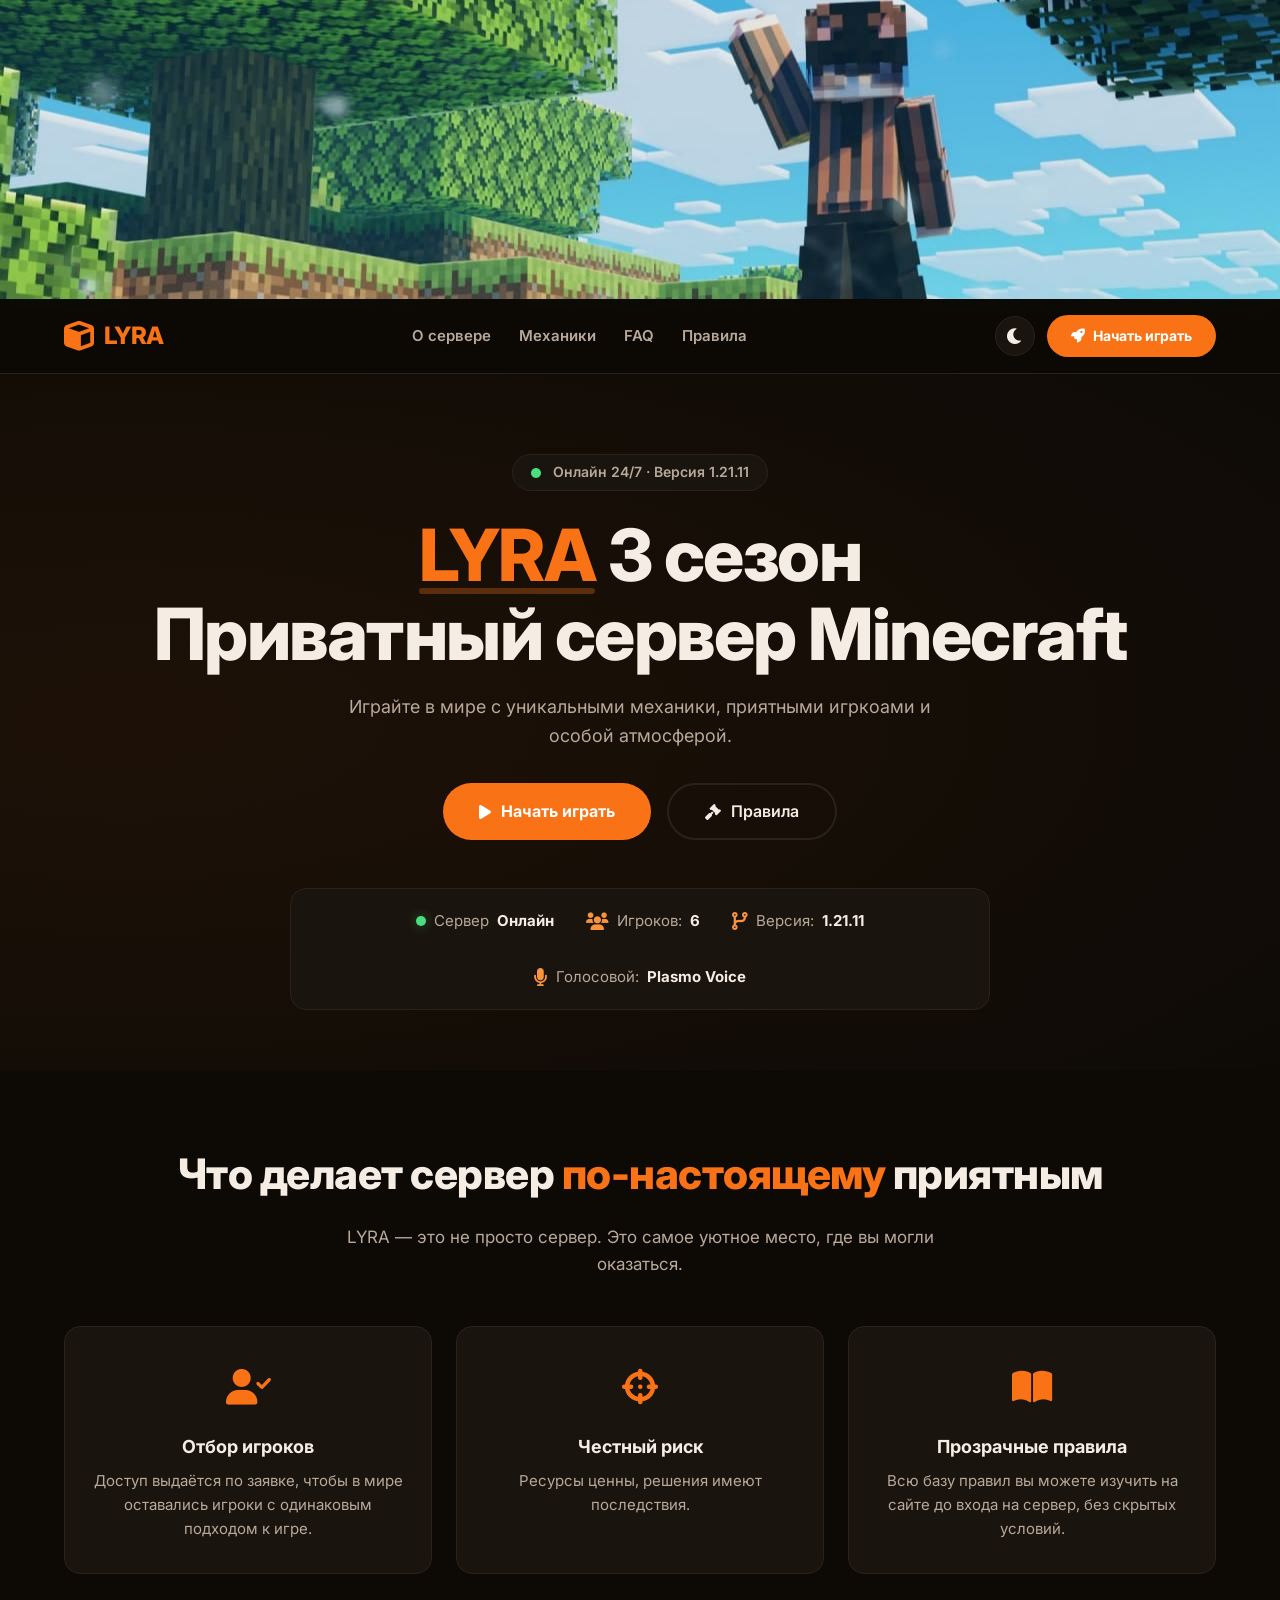
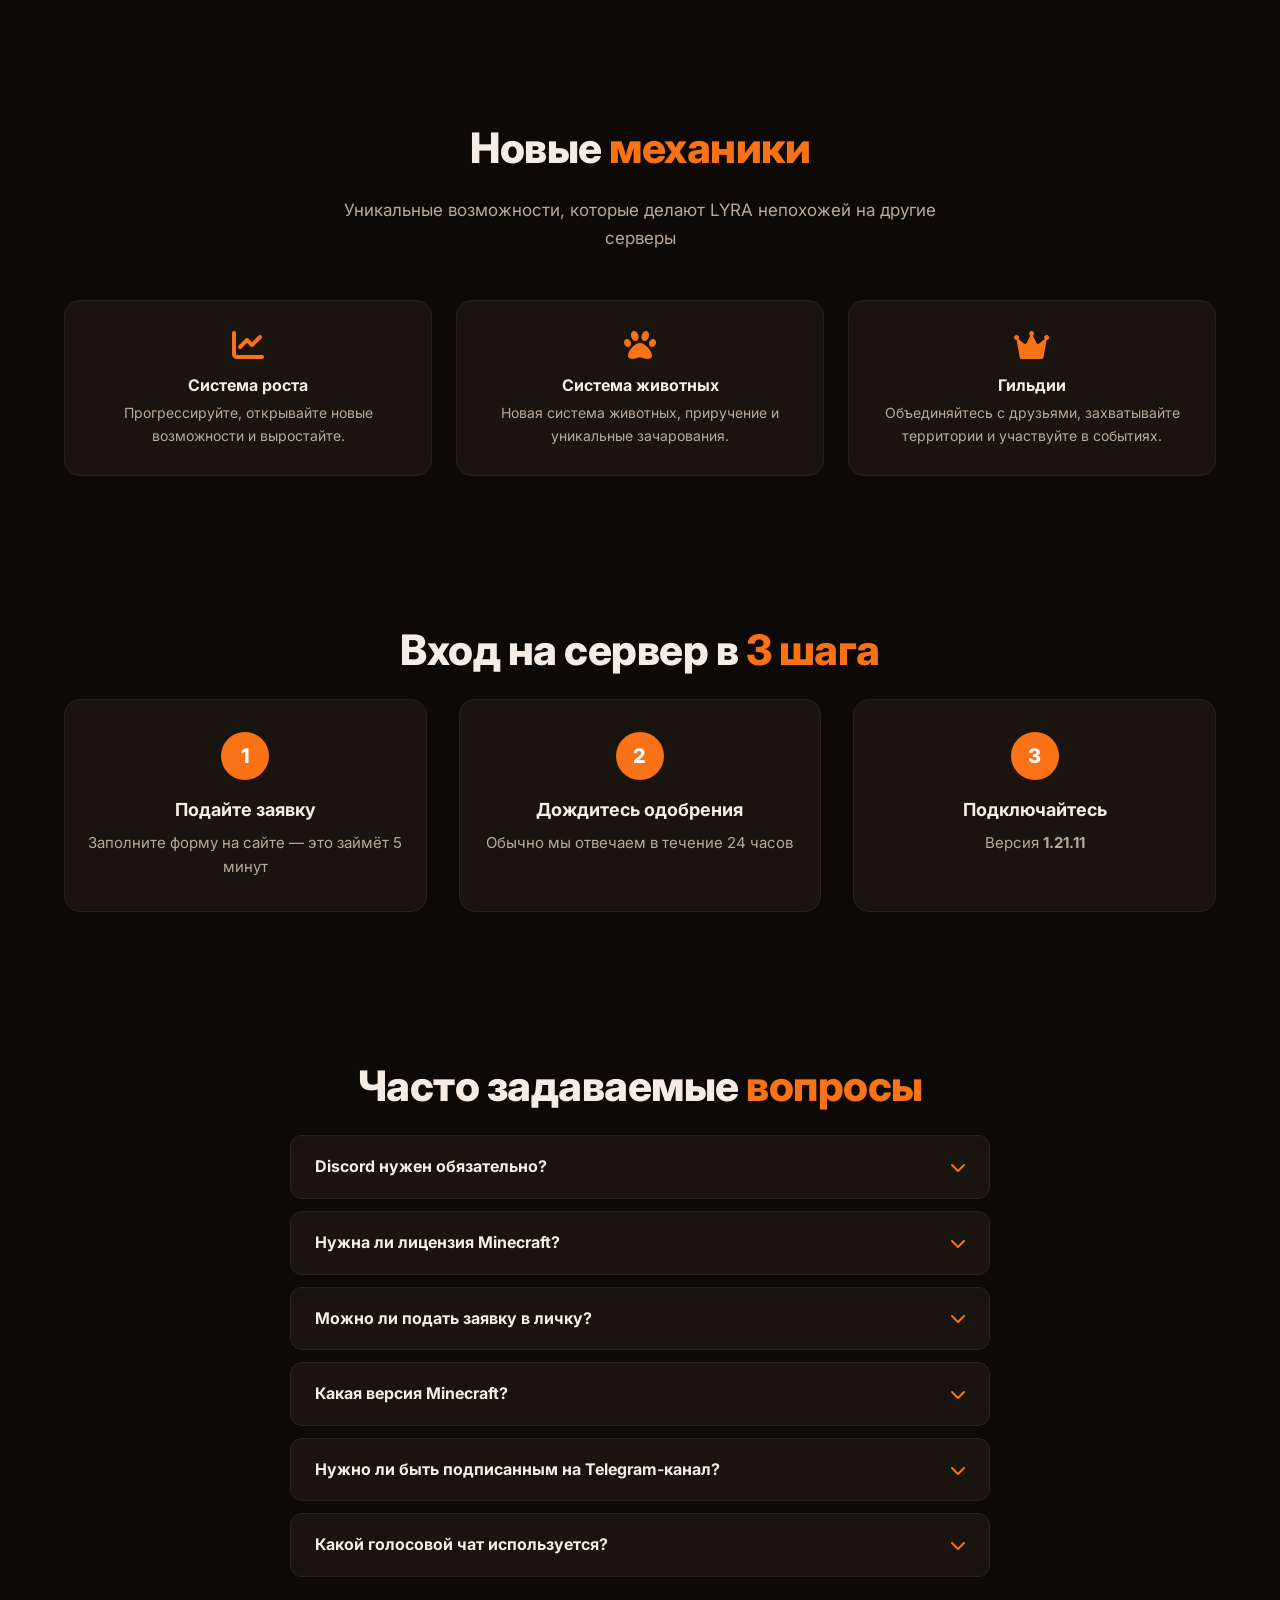
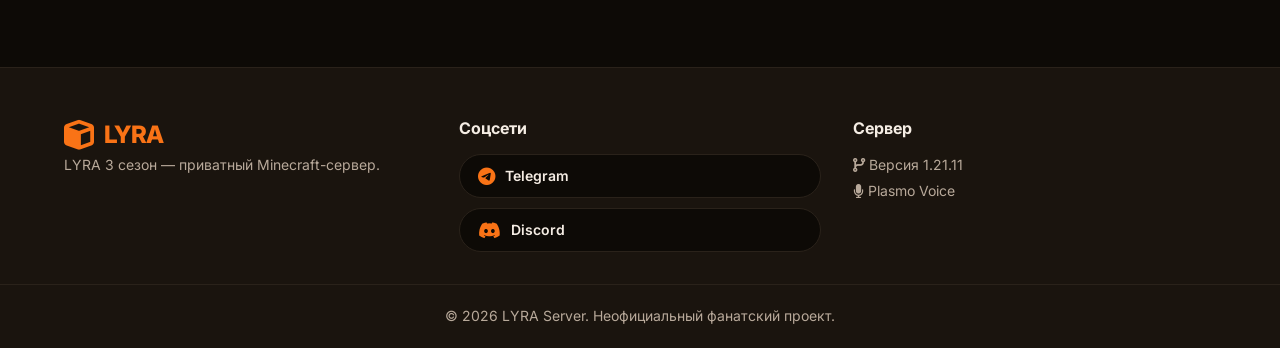
==== commit be2e15b3: "index.html" ====
--- a/index.html
+++ b/index.html
@@ -193,7 +193,7 @@
                         <i class="fas fa-chevron-down"></i>
                     </div>
                     <div class="faq-answer">
-                        <p><strong>1.21.8</strong> — именно на этой версии работает сервер.</p>
+                        <p><strong>1.21.11</strong> — именно на этой версии работает сервер.</p>
                     </div>
                 </div>
                 <div class="faq-item">
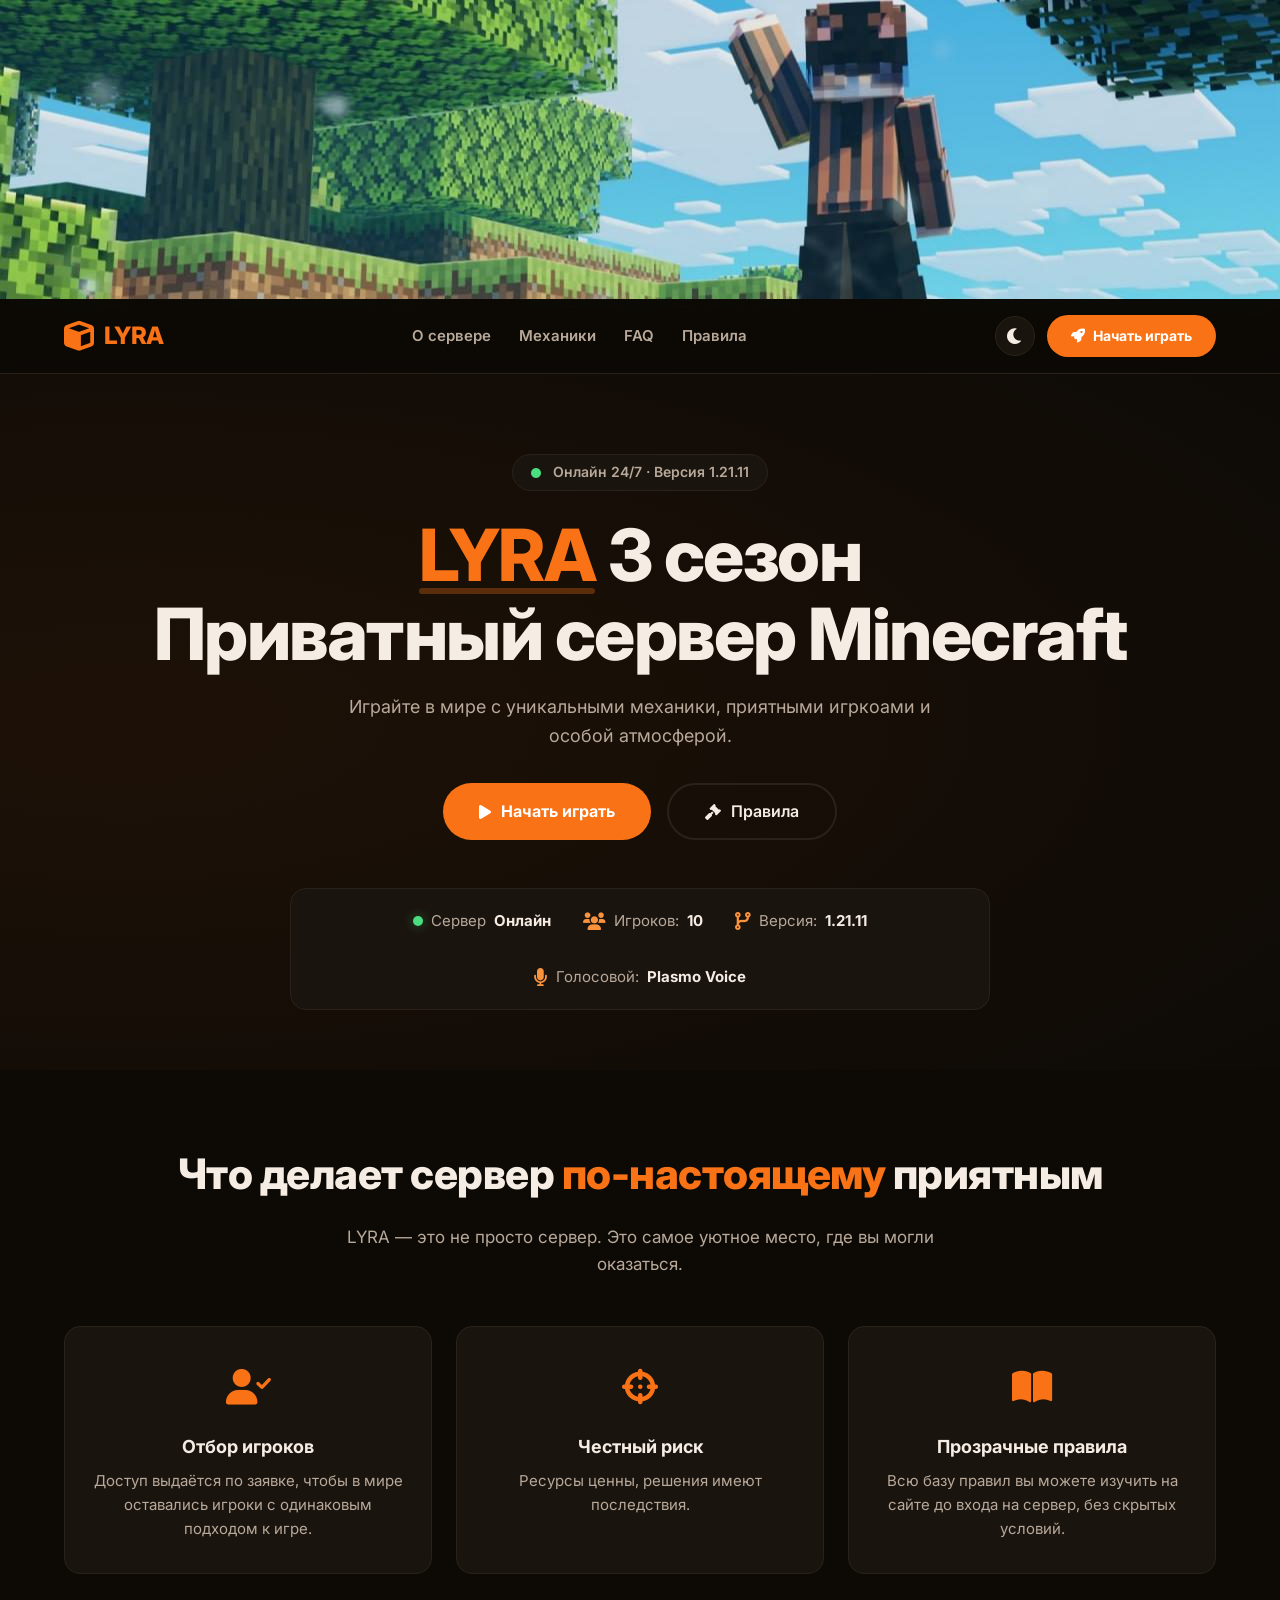
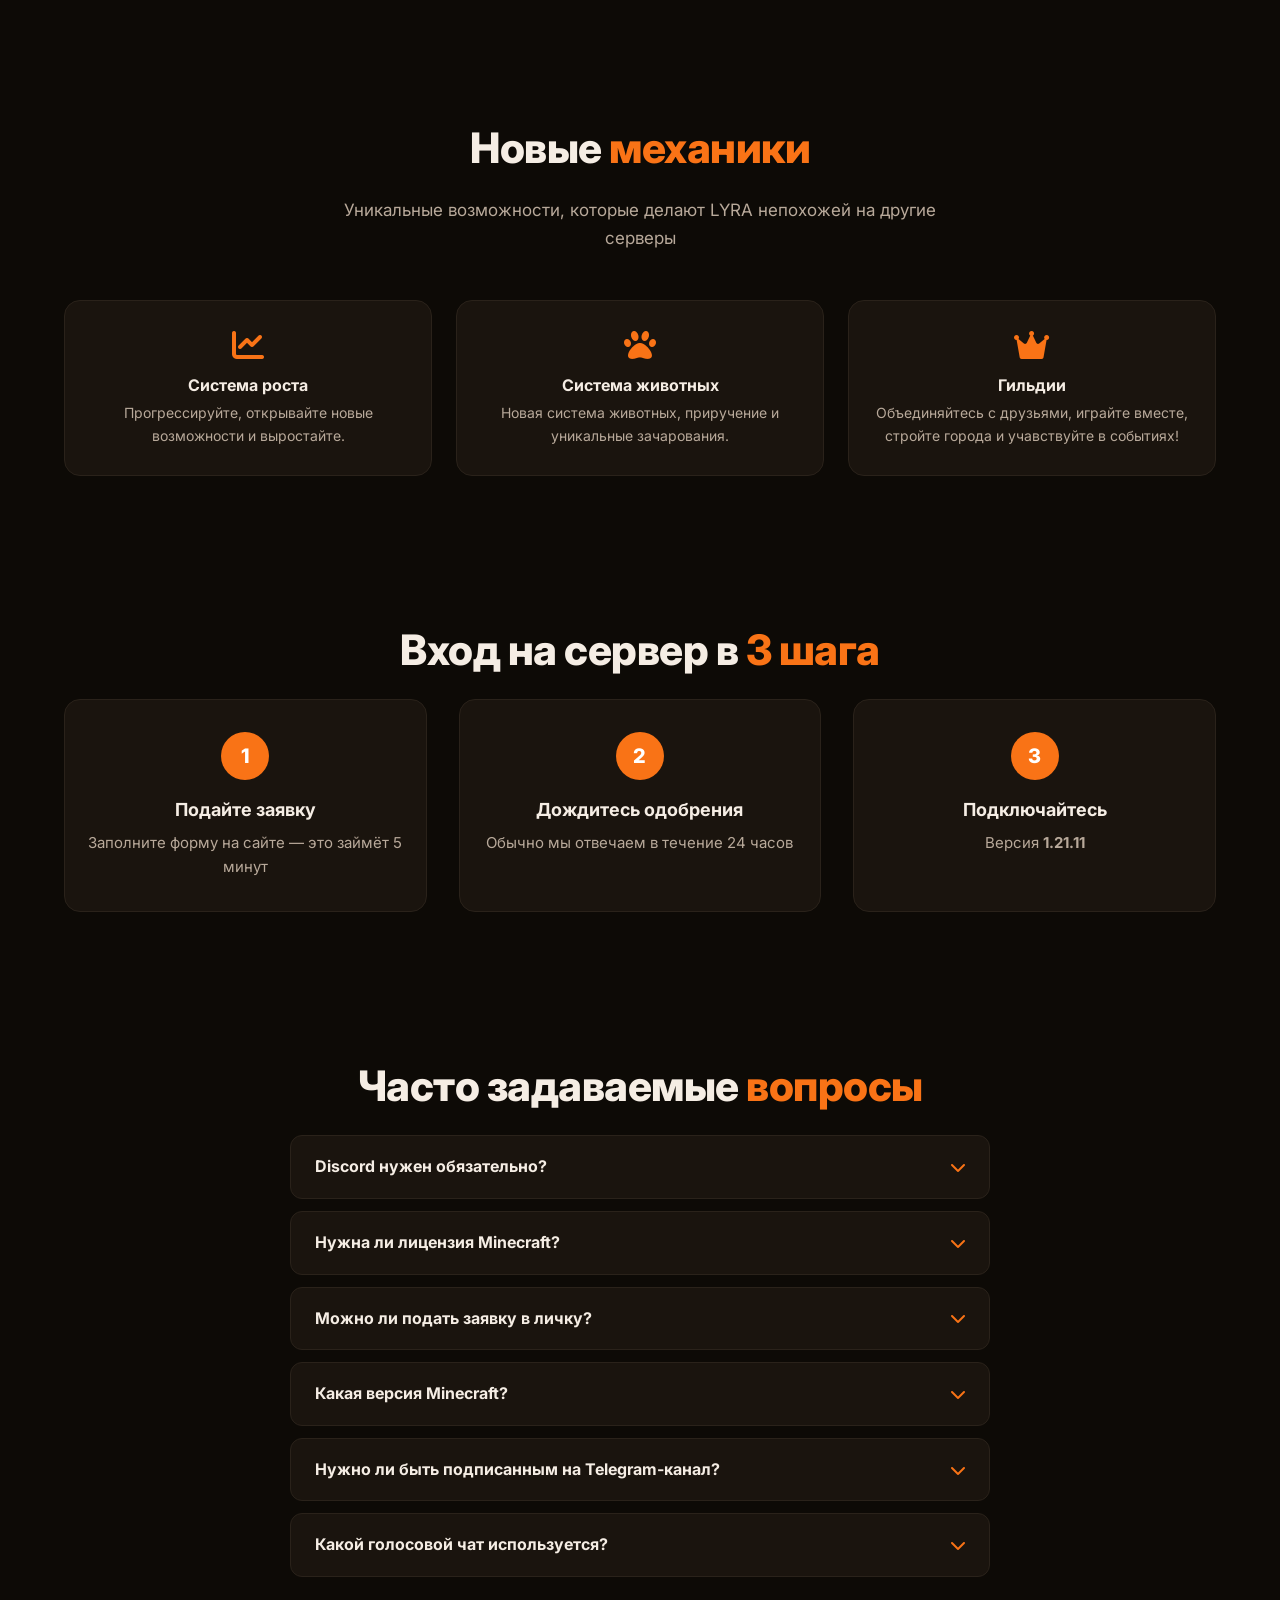
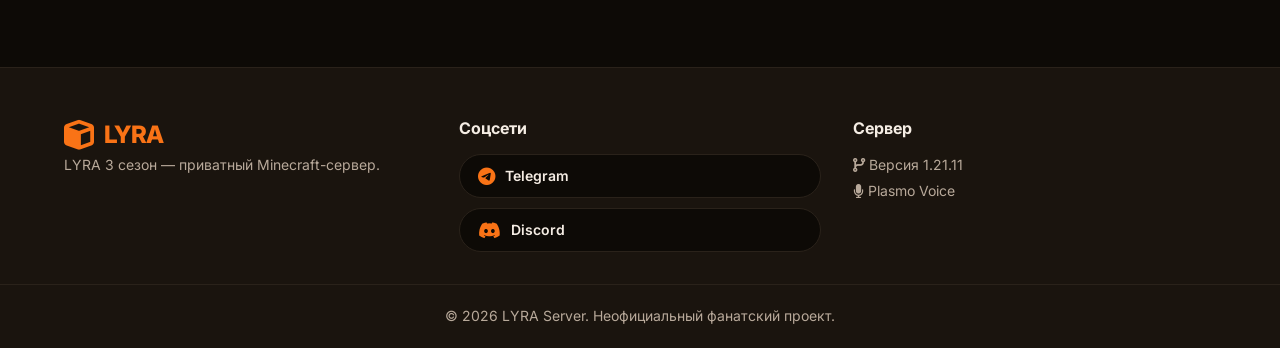
==== commit 8a094c1d: "main" ====
--- a/index.html
+++ b/index.html
@@ -193,7 +193,7 @@
                         <i class="fas fa-chevron-down"></i>
                     </div>
                     <div class="faq-answer">
-                        <p><strong>1.21.11</strong> — именно на этой версии работает сервер.</p>
+                        <p><strong>1.21.8</strong> — именно на этой версии работает сервер.</p>
                     </div>
                 </div>
                 <div class="faq-item">
@@ -254,4 +254,4 @@
     <script src="js/config.js"></script>
     <script src="js/main.js"></script>
 </body>
-</html>
+</html>
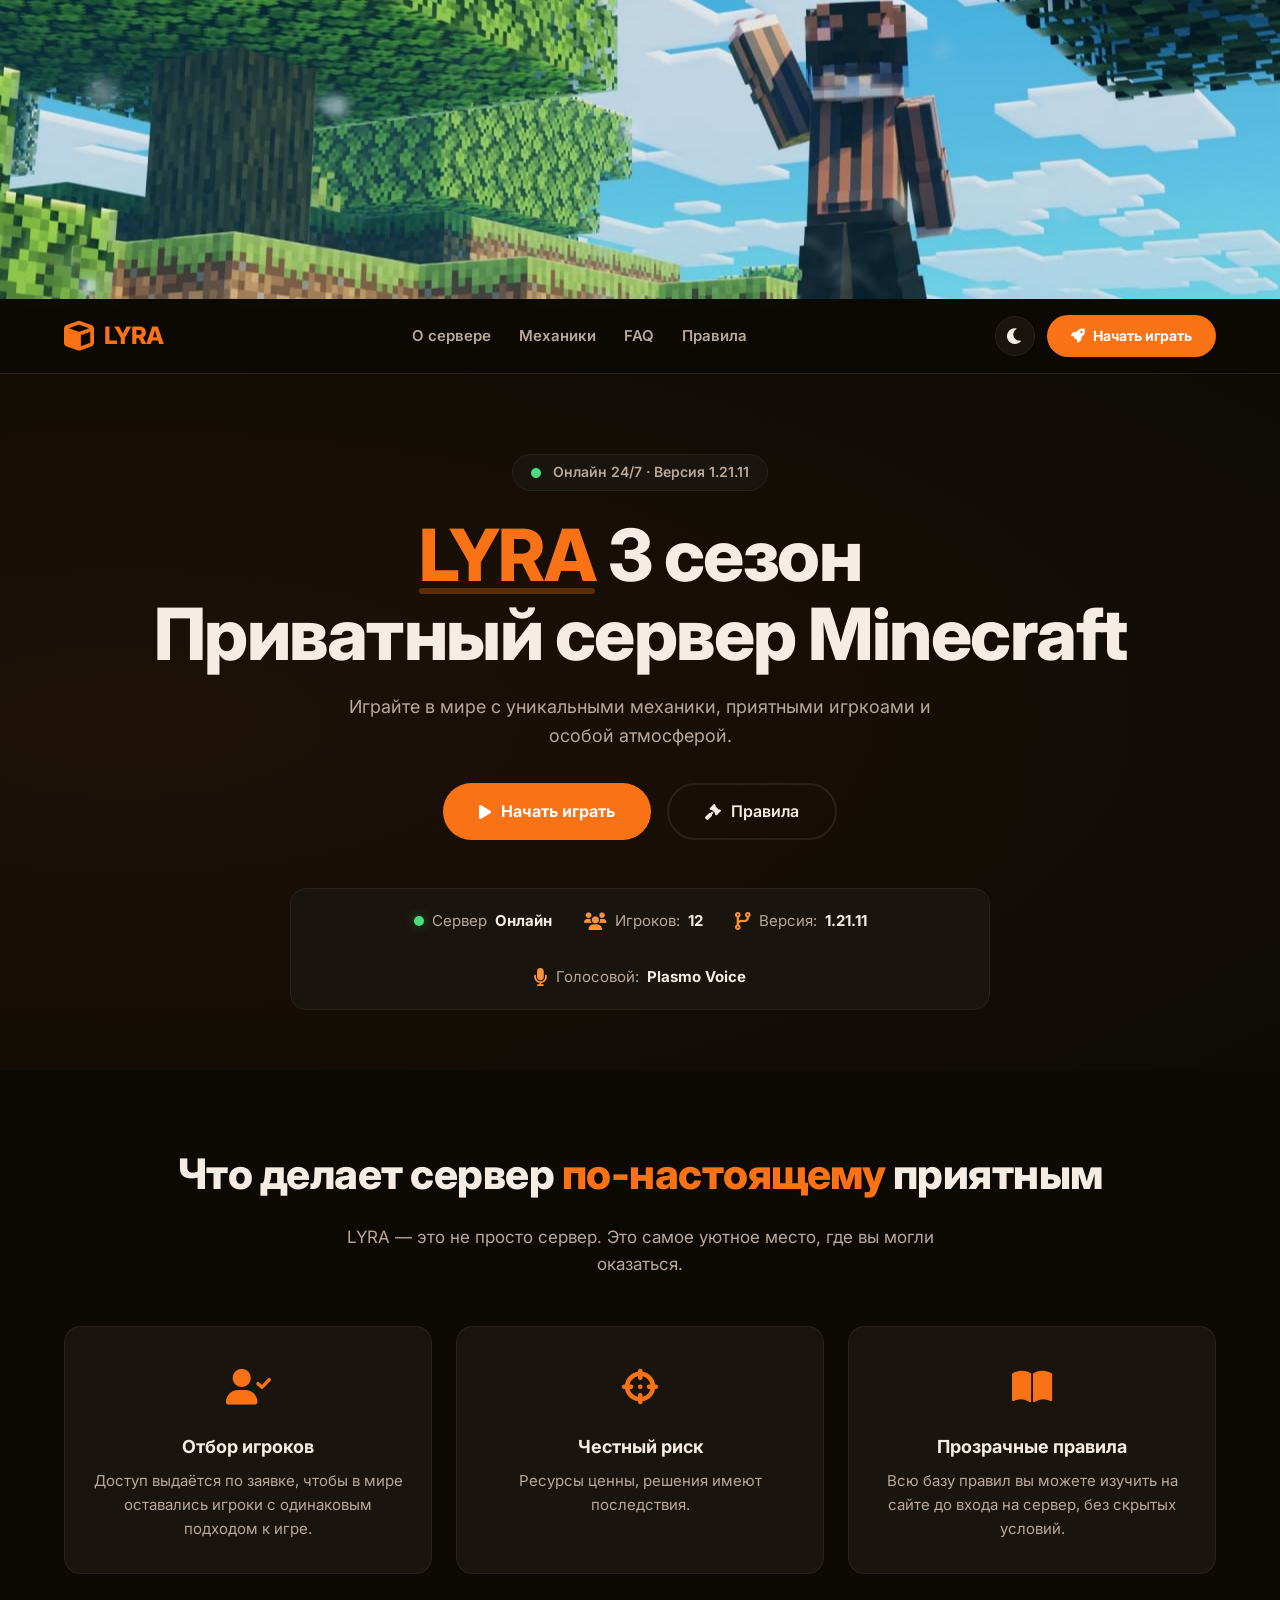
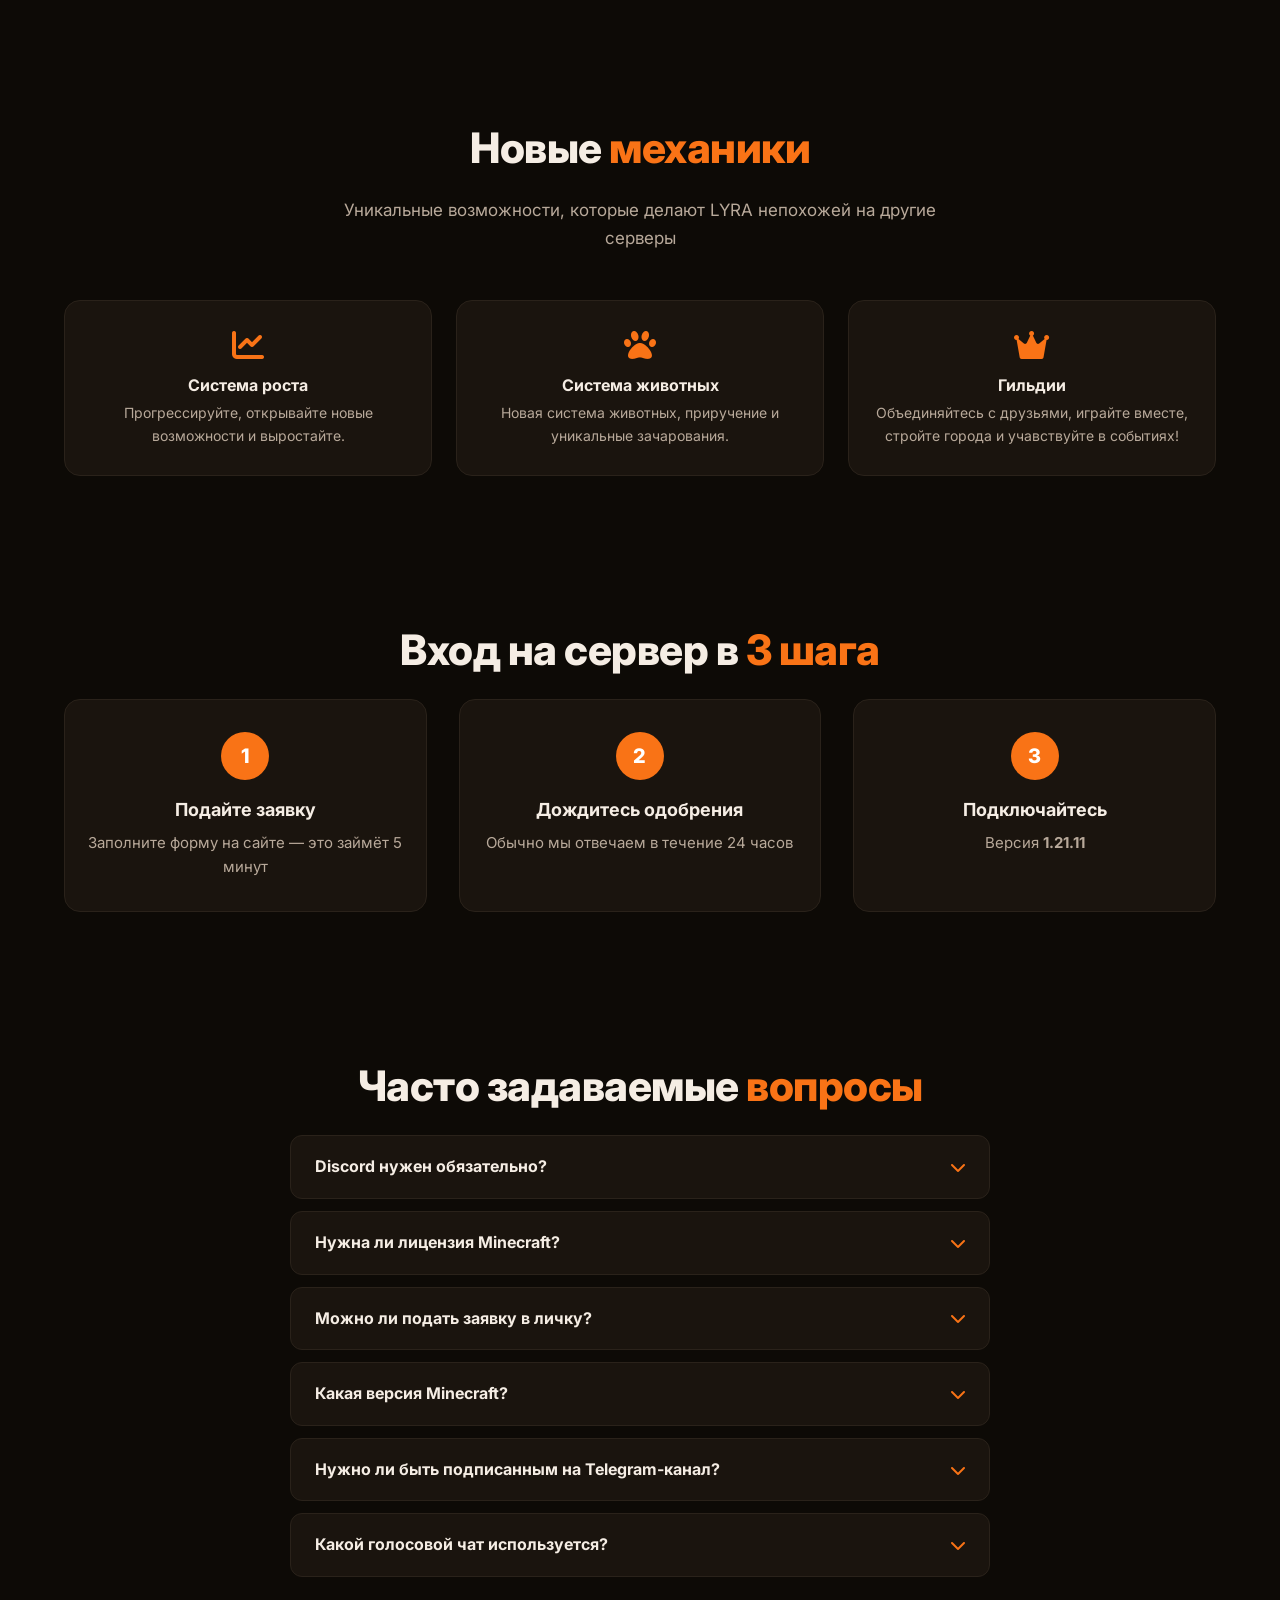
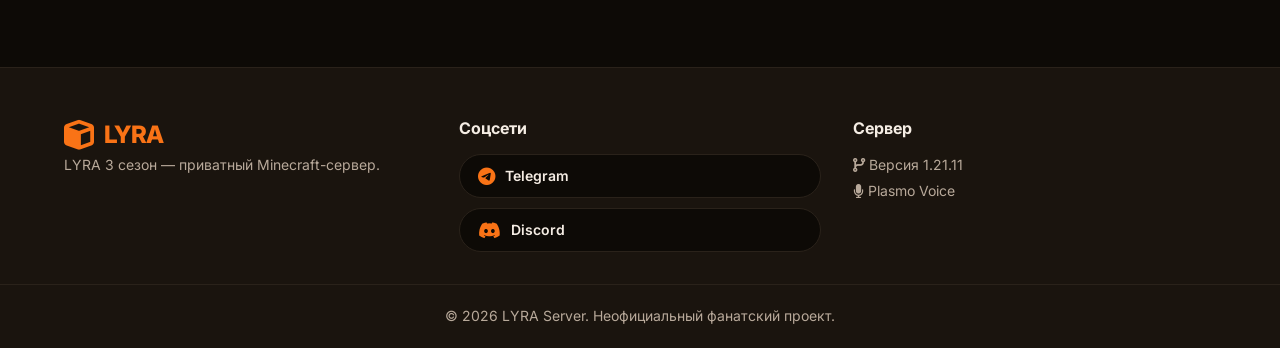
==== commit 6a3db102: "Merge branch 'main' of https://github.com/tcheriktchertilov/LYRA" ====
--- a/index.html
+++ b/index.html
@@ -193,7 +193,7 @@
                         <i class="fas fa-chevron-down"></i>
                     </div>
                     <div class="faq-answer">
-                        <p><strong>1.21.8</strong> — именно на этой версии работает сервер.</p>
+                        <p><strong>1.21.11</strong> — именно на этой версии работает сервер.</p>
                     </div>
                 </div>
                 <div class="faq-item">
@@ -254,4 +254,4 @@
     <script src="js/config.js"></script>
     <script src="js/main.js"></script>
 </body>
-</html>+</html>
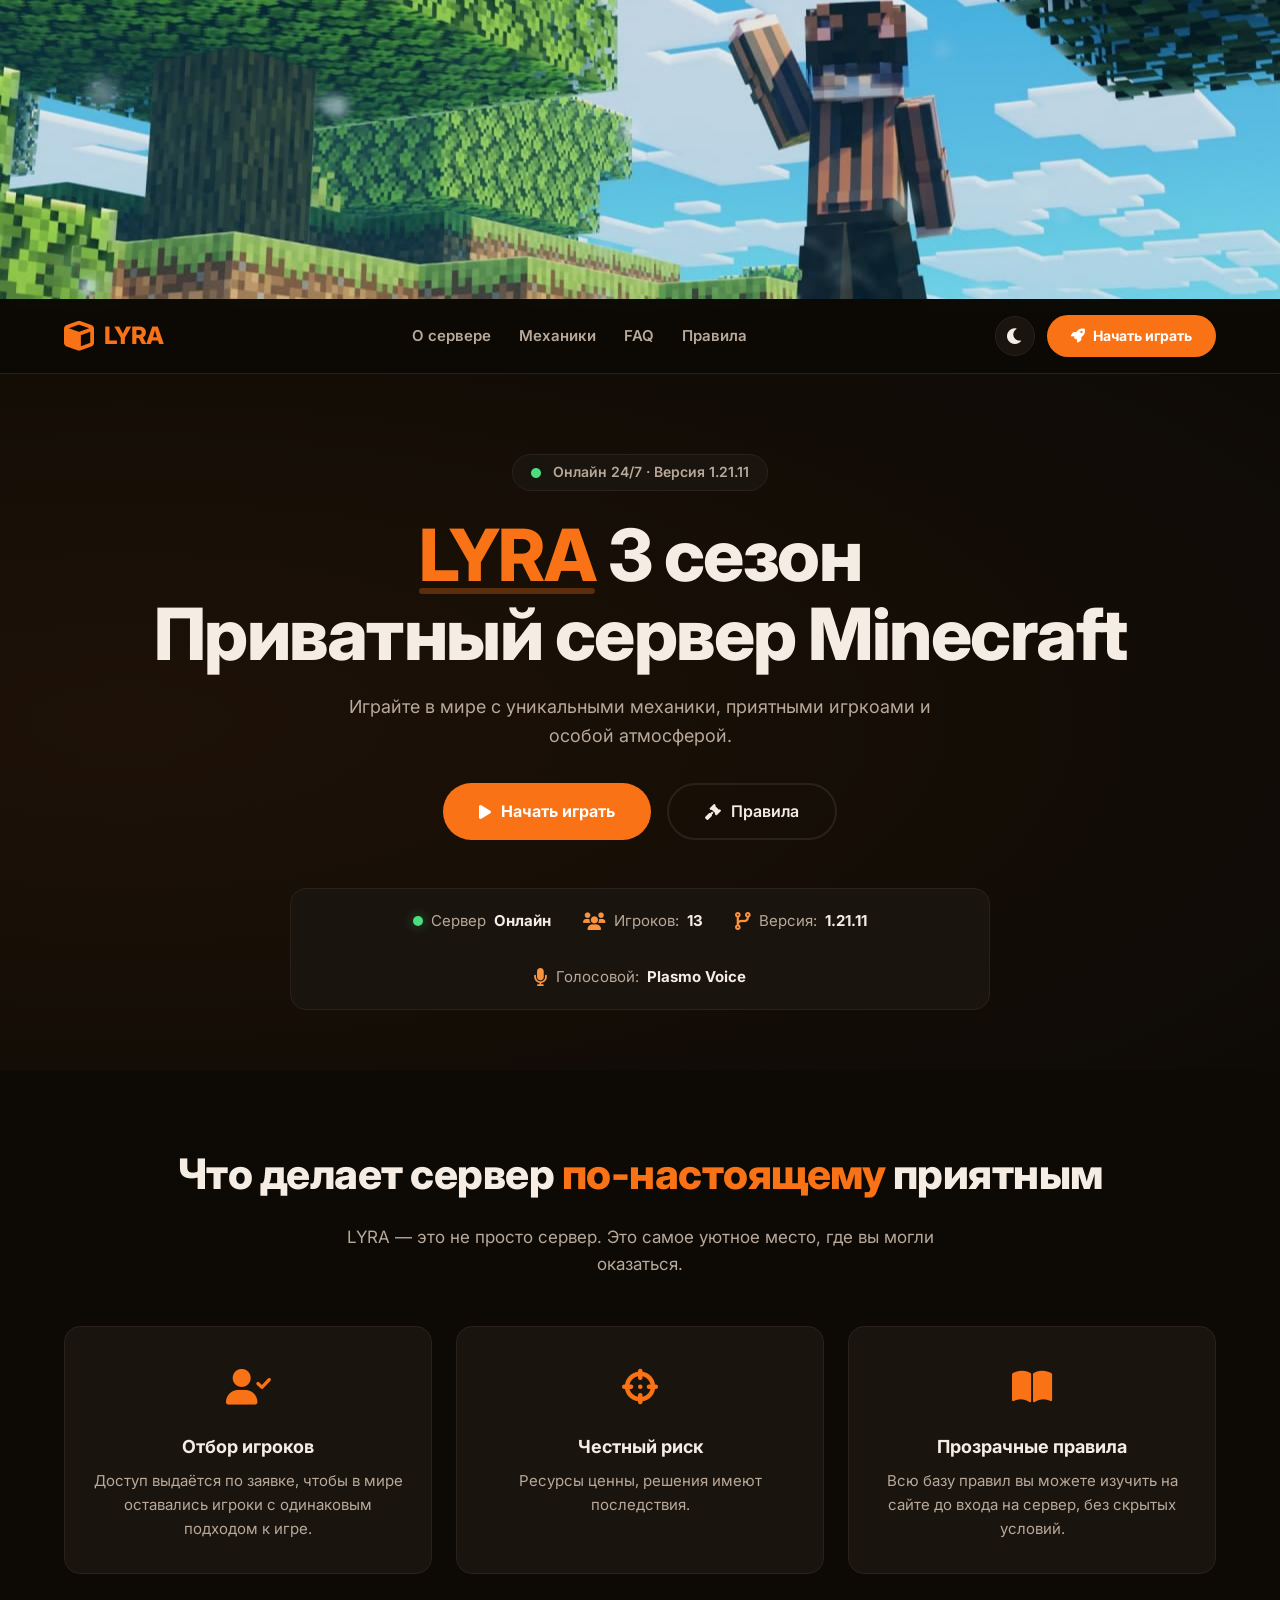
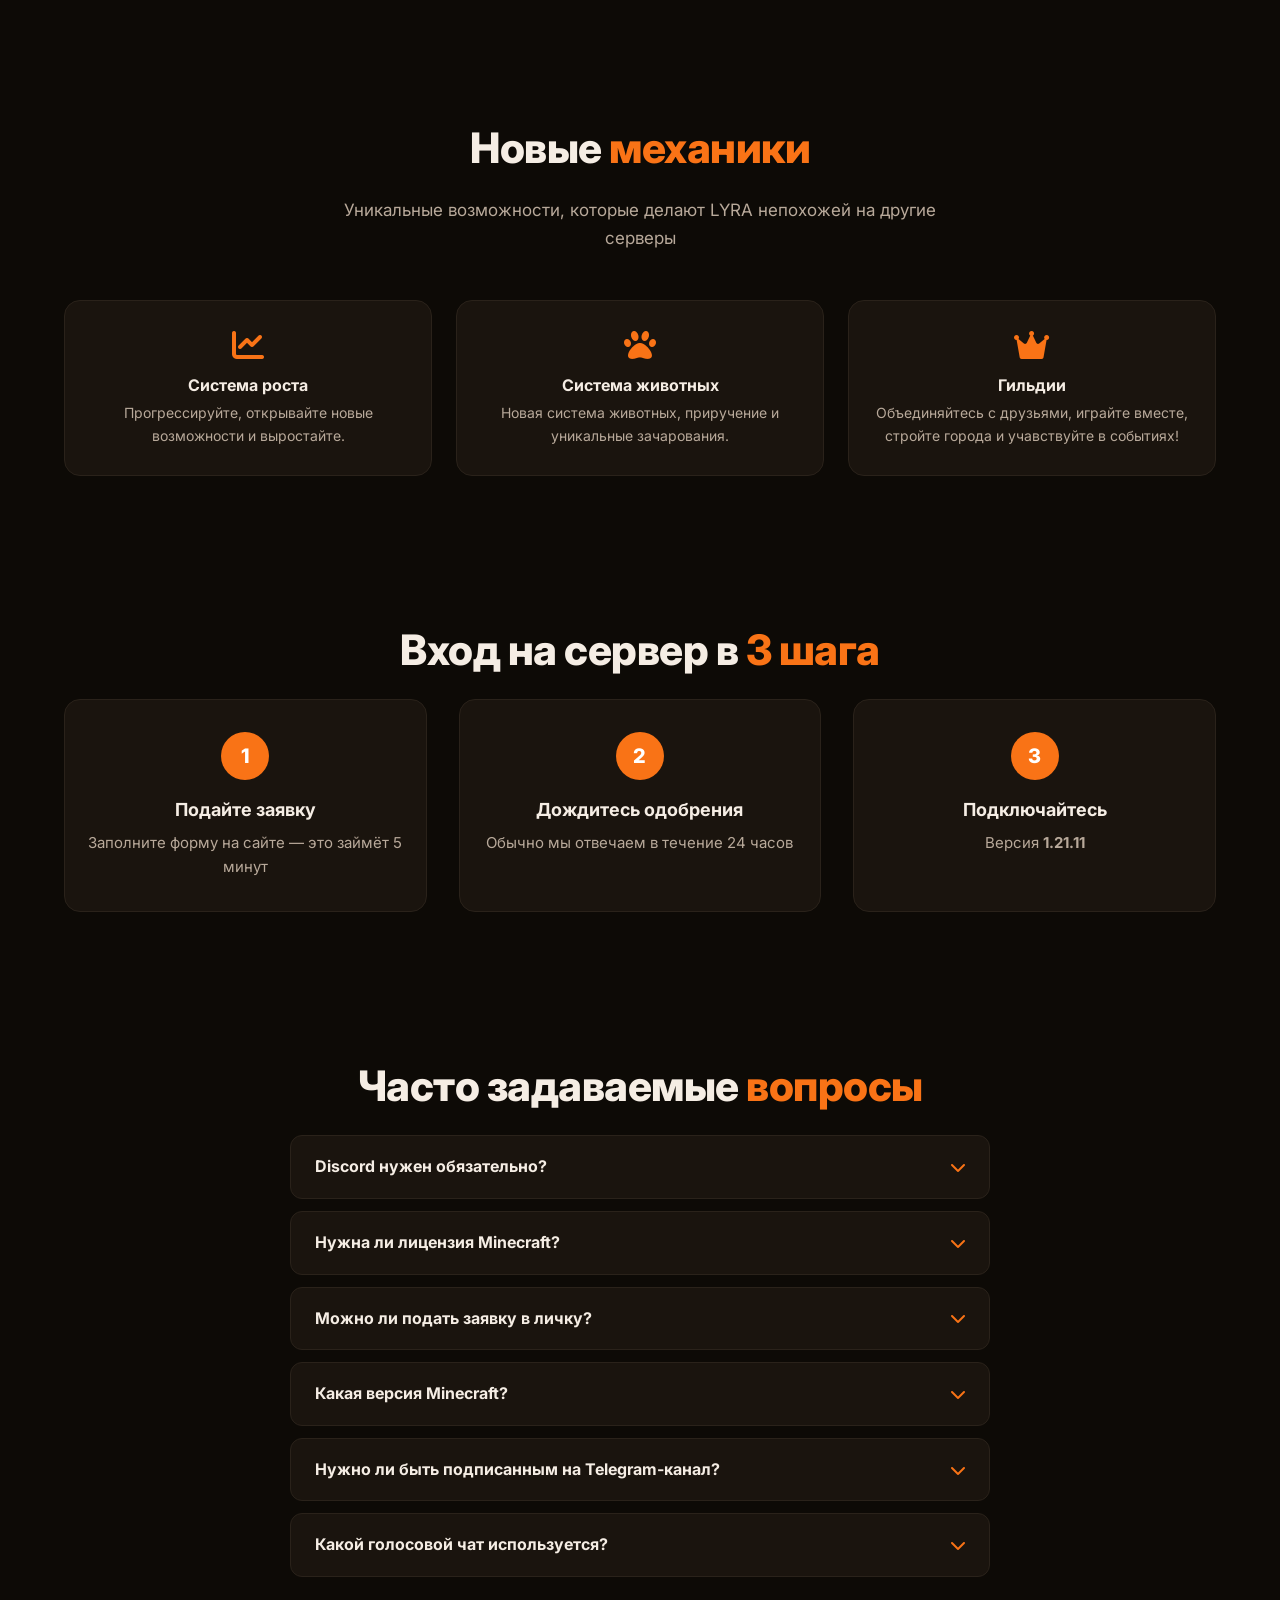
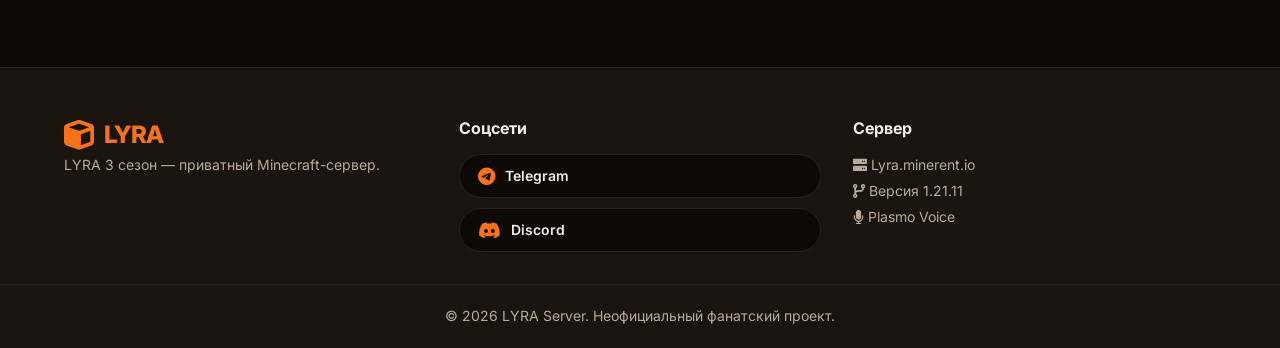
==== commit 1dcd4077: "index.html" ====
--- a/index.html
+++ b/index.html
@@ -240,6 +240,7 @@
             </div>
             <div class="footer-col">
                 <h4>Сервер</h4>
+                <p><i class="fas fa-server"></i> Lyra.minerent.io</p>
                 <p><i class="fas fa-code-branch"></i> Версия 1.21.11</p>
                 <p><i class="fas fa-microphone"></i> Plasmo Voice</p>
             </div>
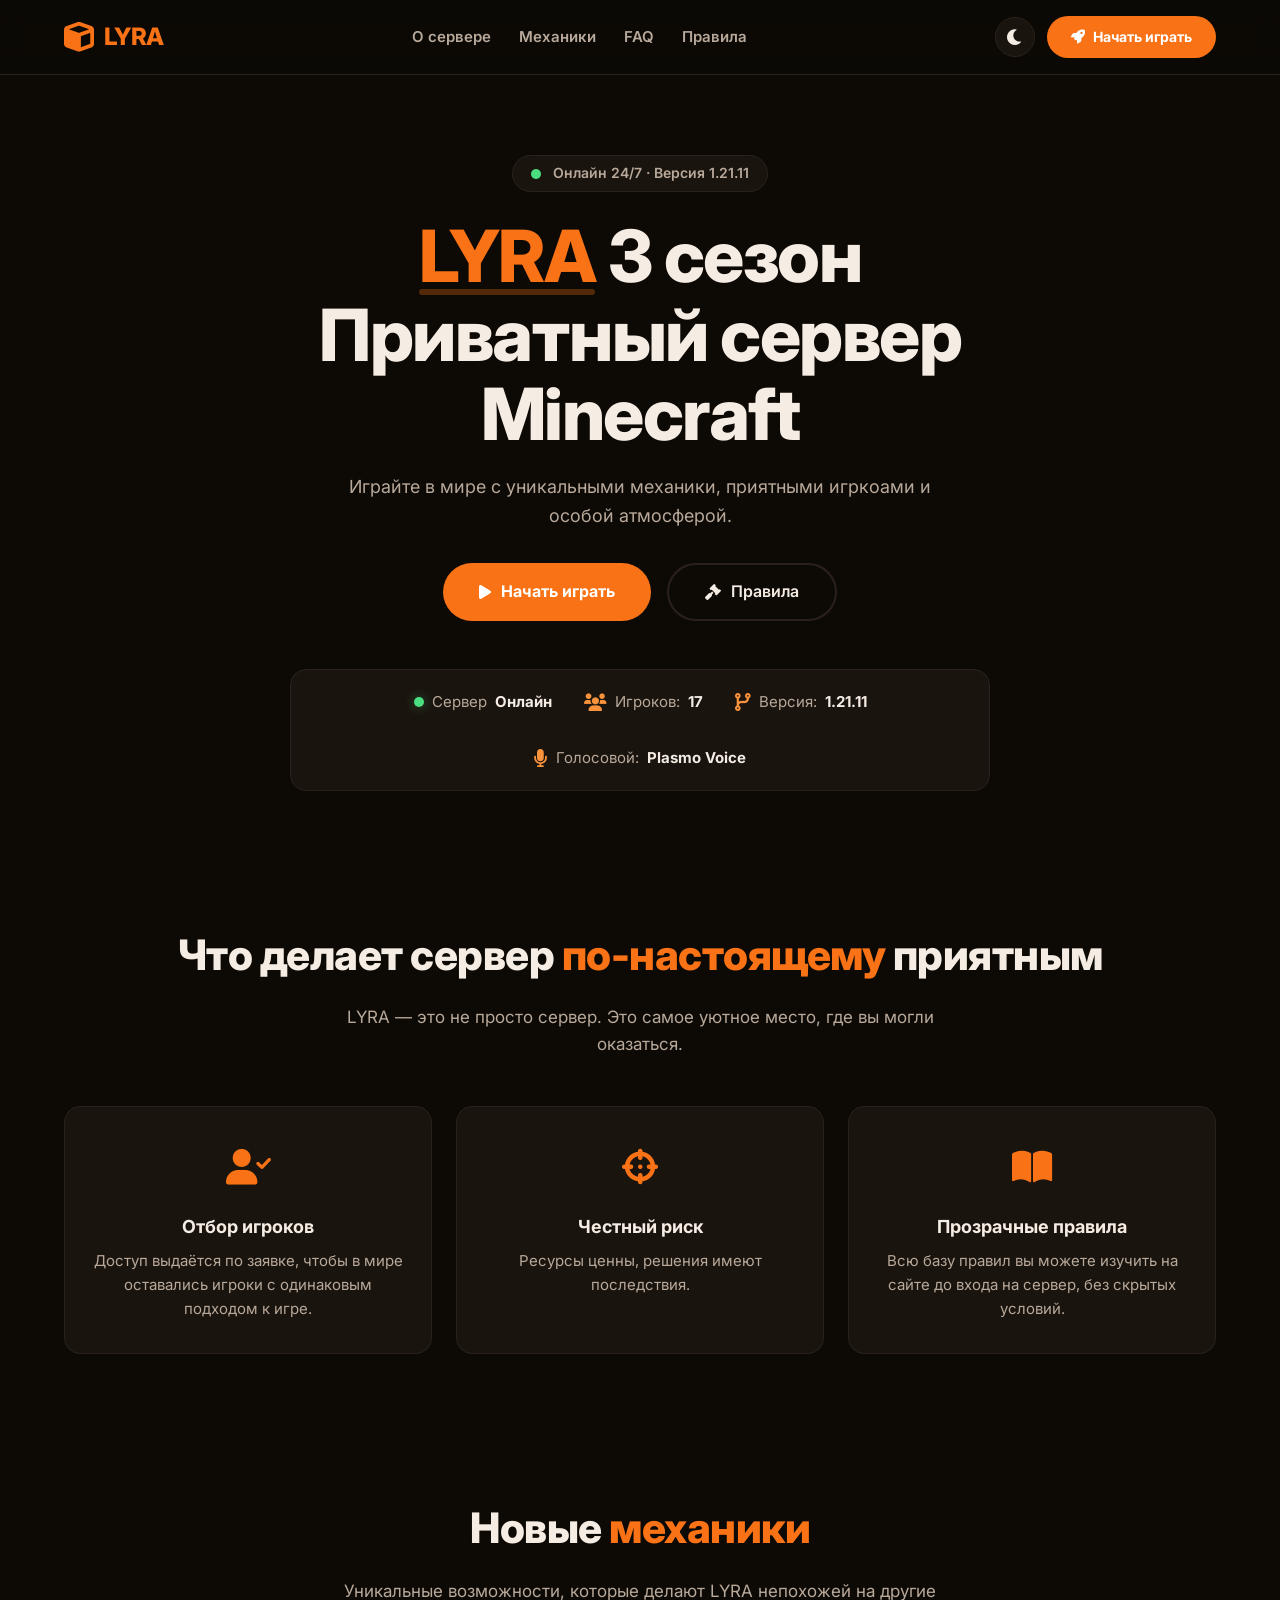
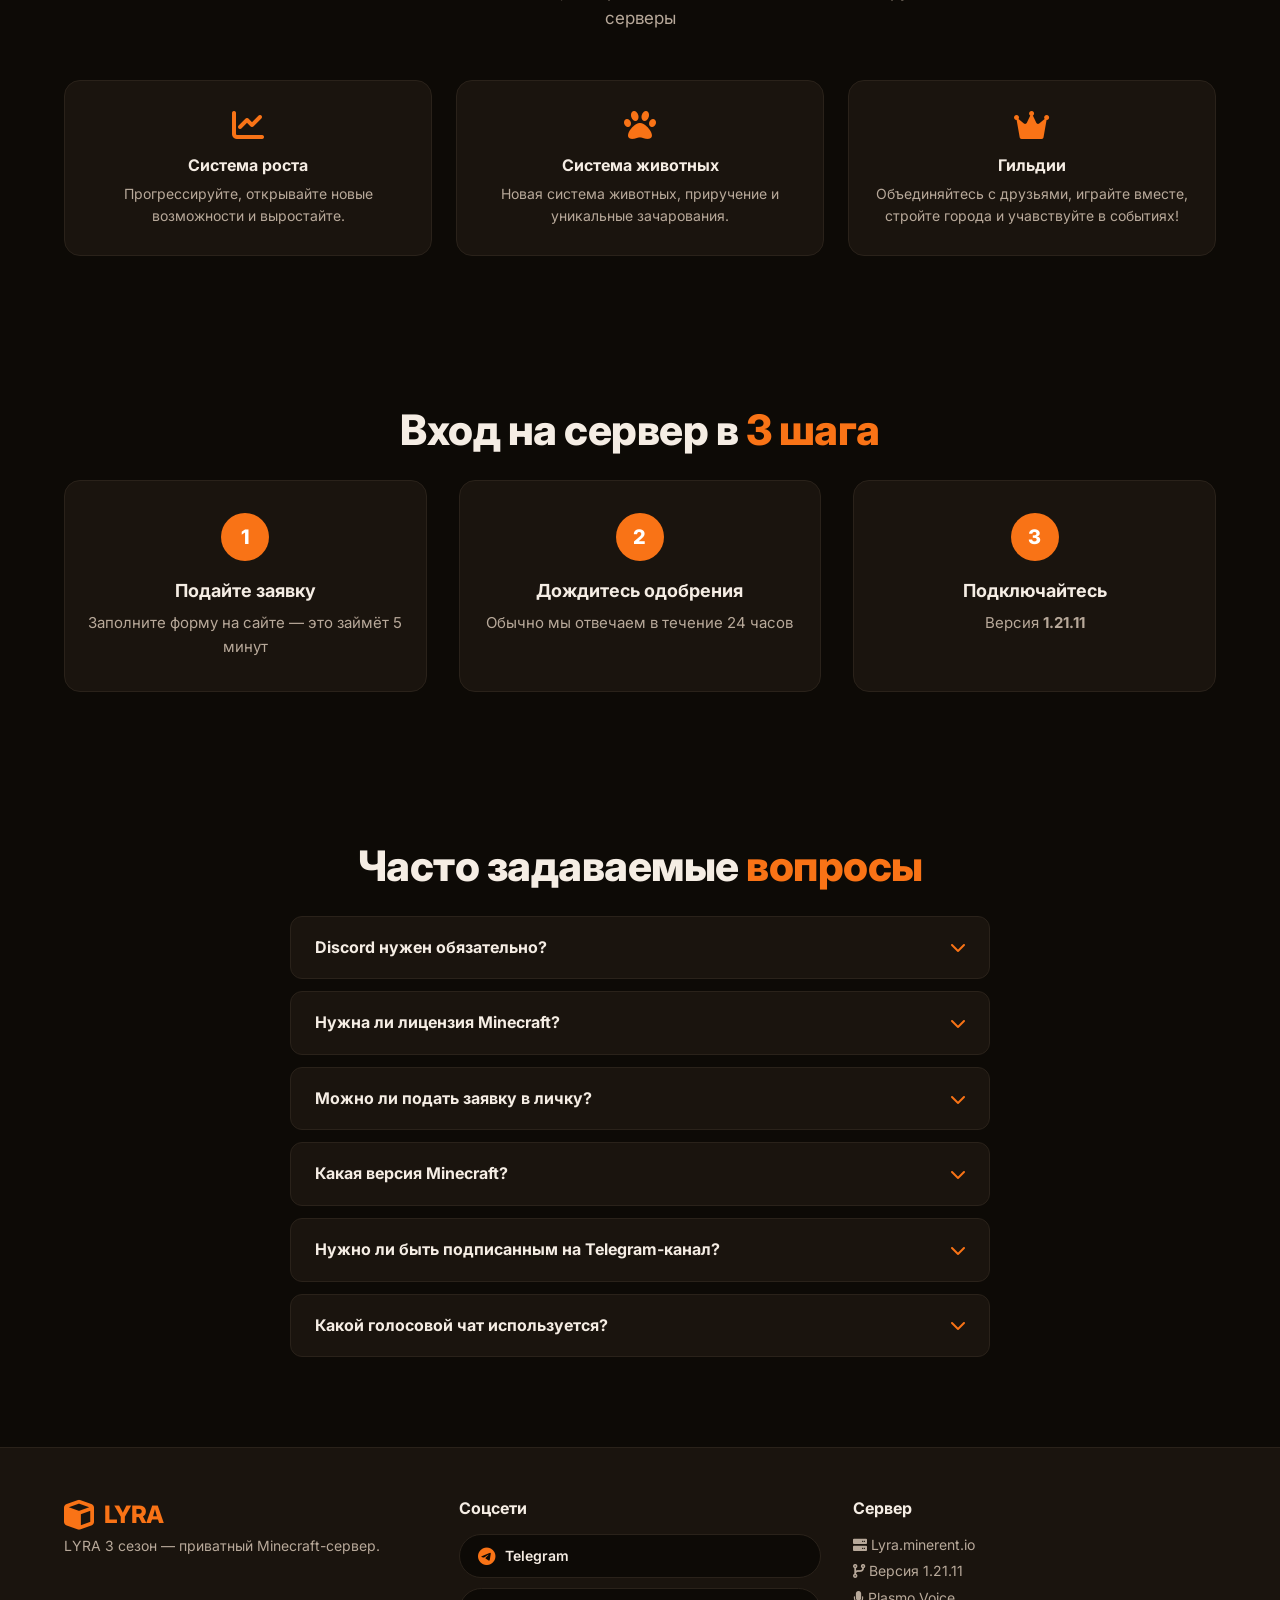
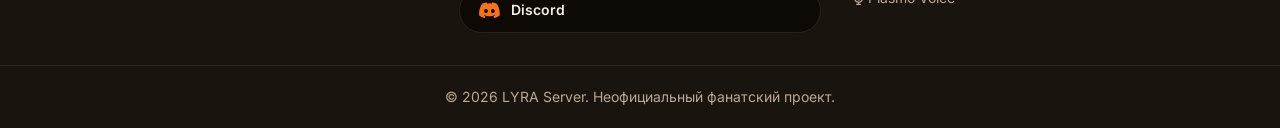
==== commit cc706209: "index.html" ====
--- a/index.html
+++ b/index.html
@@ -14,11 +14,6 @@
     <link rel="stylesheet" href="css/theme.css" />
 </head>
 <body>
-
-
-    <div class="hero-banner">
-        <img src="assets/banner.jpg" alt="LYRA Minecraft Server" />
-    </div>
 
     <header>
         <div class="container header-inner">
--- a/css/style.css
+++ b/css/style.css
@@ -157,22 +157,35 @@
     text-align: center;
     position: relative;
     overflow: hidden;
+    min-height: 85vh;
+    display: flex;
+    align-items: center;
+    justify-content: center;
+    /* ↓↓↓ ФОНОВОЕ ИЗОБРАЖЕНИЕ ↓↓↓ */
+    background-image: url('../assets/hero-bg.jpg');
+    background-size: cover;
+    background-position: center;
+    background-repeat: no-repeat;
+    /* ↑↑↑ ФОНОВОЕ ИЗОБРАЖЕНИЕ ↑↑↑ */
 }
 
 .hero::before {
     content: '';
     position: absolute;
-    top: -50%;
-    left: -50%;
-    width: 200%;
-    height: 200%;
-    background: radial-gradient(ellipse at 30% 50%, rgba(249, 115, 22, 0.07), transparent 60%);
+    top: 0;
+    left: 0;
+    width: 100%;
+    height: 100%;
+    background: rgba(13, 10, 6, 0.65);
     pointer-events: none;
+    z-index: 1;
 }
 
 .hero-content {
     position: relative;
-    z-index: 1;
+    z-index: 2;
+    max-width: 800px;
+    margin: 0 auto;
 }
 
 .hero-badge {
@@ -1112,4 +1125,4 @@
     .apply-form .checkbox-label {
         font-size: 13px;
     }
-}+}
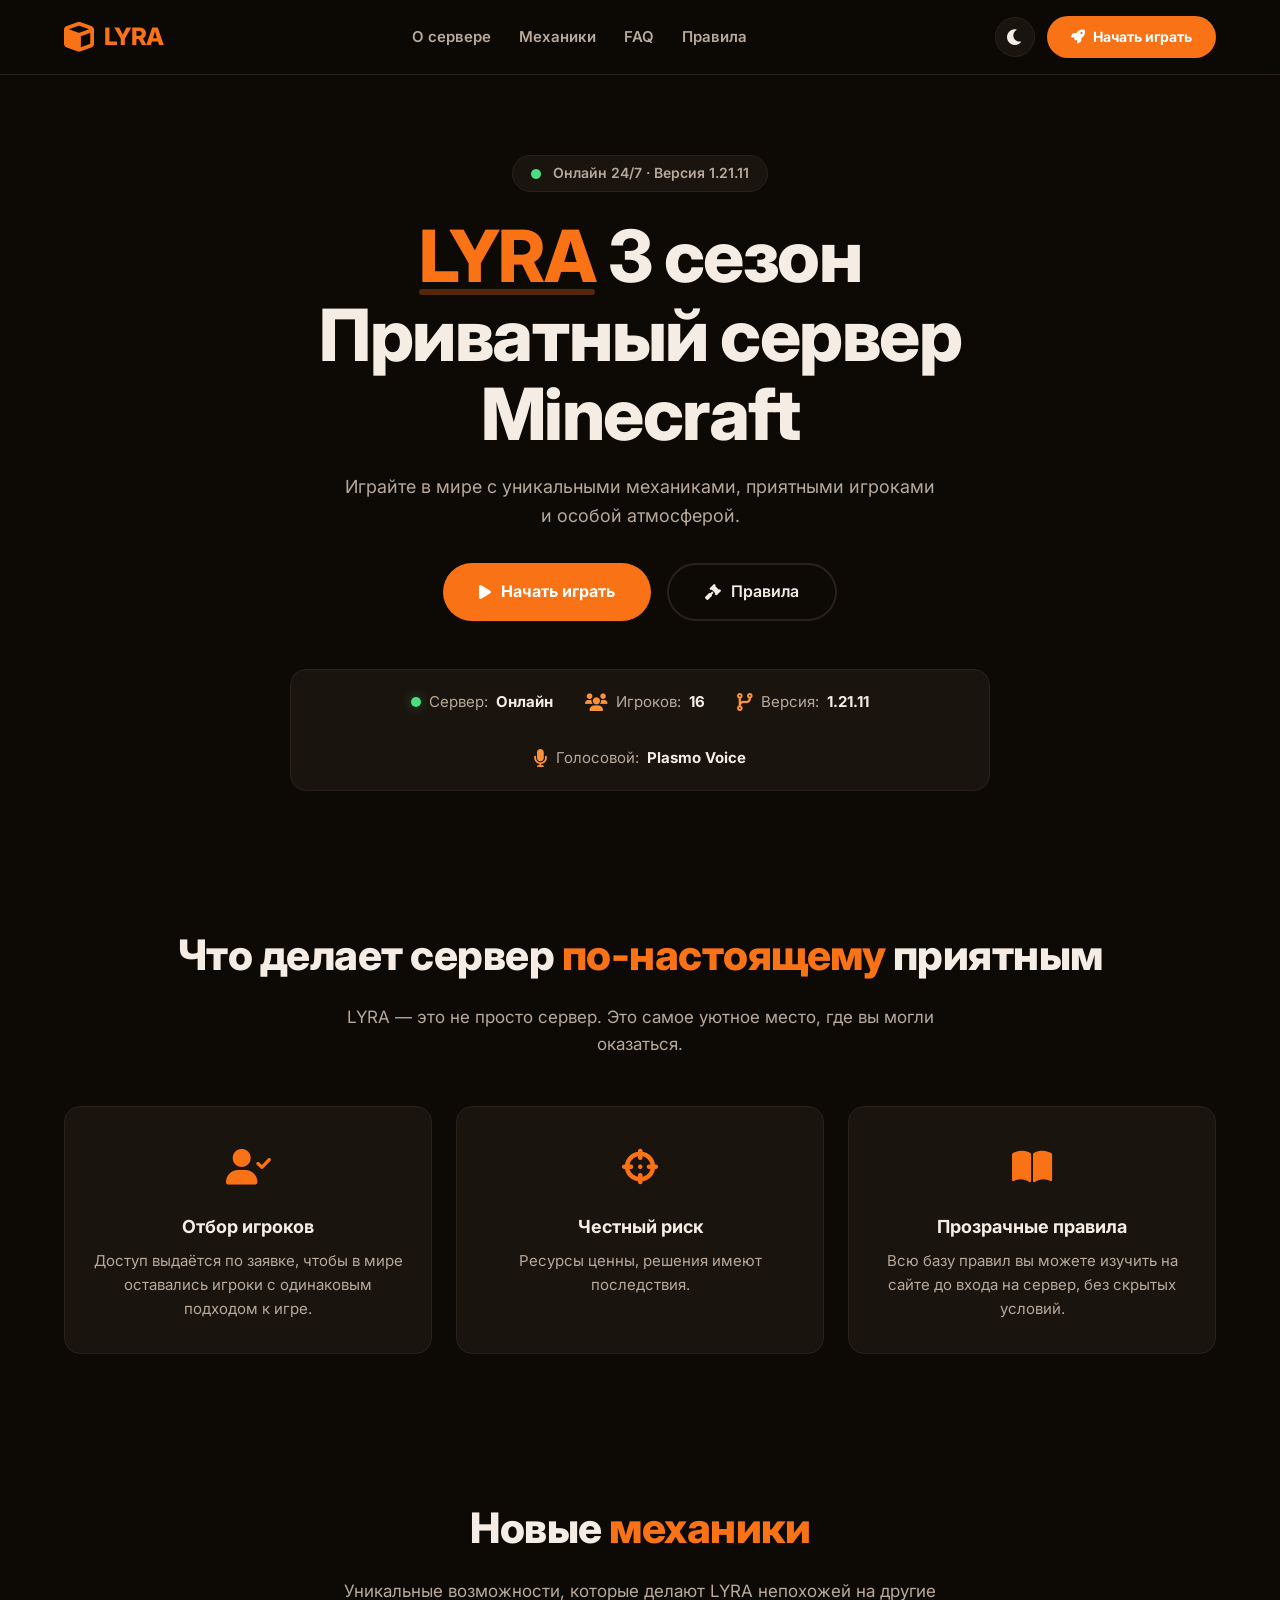
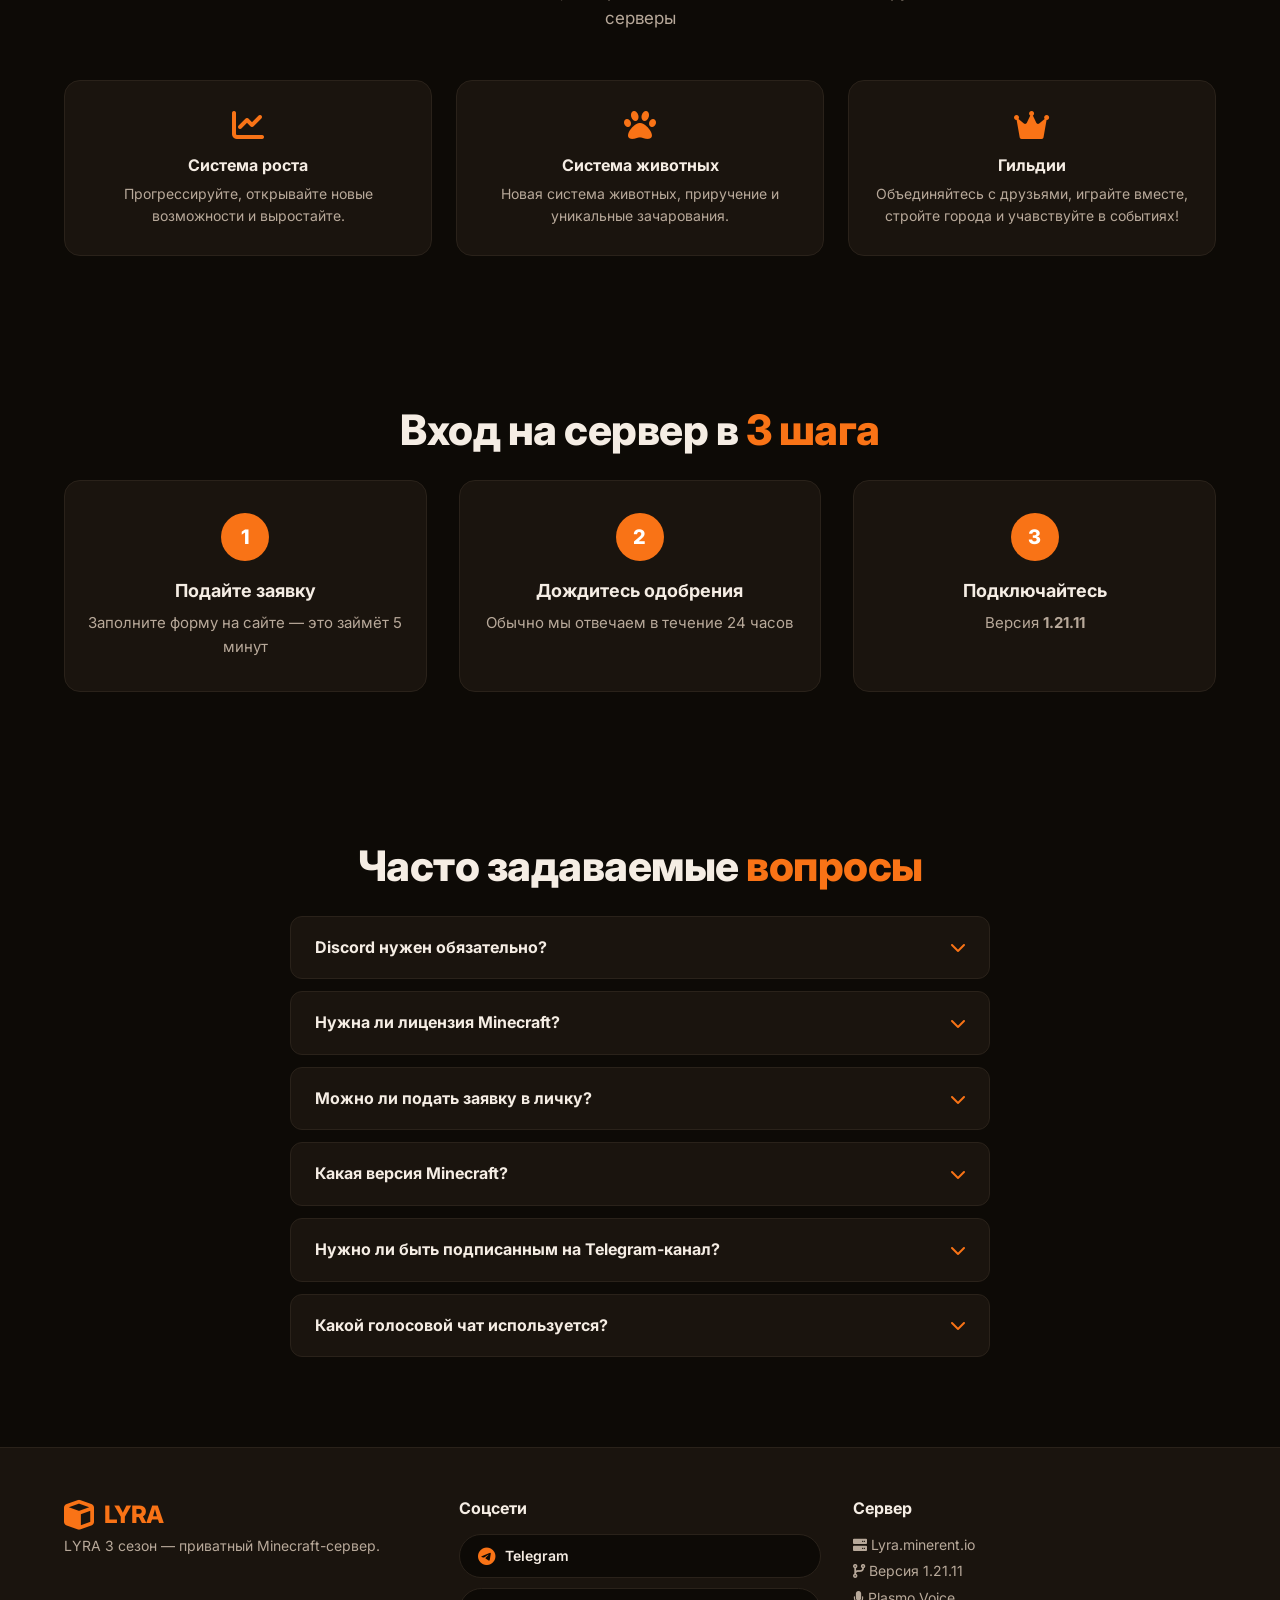
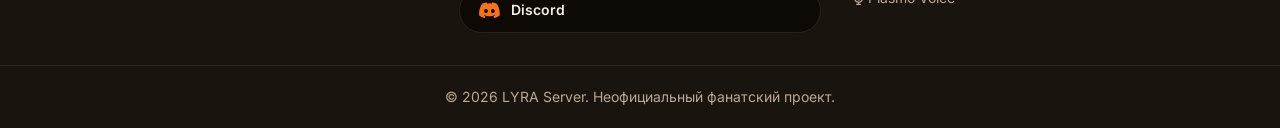
==== commit 7505efe5: "index.html" ====
--- a/index.html
+++ b/index.html
@@ -41,54 +41,53 @@
     </header>
 
     <section class="hero">
-        <div class="container">
-            <div class="hero-content">
-                <div class="hero-badge">
-                    <i class="fas fa-circle" style="color: #4ade80; font-size: 10px;"></i>
-                    Онлайн 24/7 · Версия 1.21.11
-                </div>
-                <h1>
-                    <span class="highlight">LYRA</span> 3 сезон<br />
-                    Приватный сервер Minecraft
-                </h1>
-                <p class="hero-desc">
-                    Играйте в мире с уникальными механики,
-                    приятными игркоами и особой атмосферой.
-                </p>
-                <div class="hero-buttons">
-                    <a href="apply.html" class="btn-primary">
-                        <i class="fas fa-play"></i> Начать играть
-                    </a>
-                    <a href="rules.html" class="btn-secondary">
-                        <i class="fas fa-gavel"></i> Правила
-                    </a>
-                </div>
-
-                <div class="server-status" id="serverStatus">
-                    <div class="status-item">
-                        <span class="status-dot online"></span>
-                        <span>Сервер</span>
-                        <strong id="serverStatusText">Онлайн</strong>
-                    </div>
-                    <div class="status-item">
-                        <i class="fas fa-users"></i>
-                        <span>Игроков:</span>
-                        <strong id="playerCount"></strong>
-                    </div>
-                    <div class="status-item">
-                        <i class="fas fa-code-branch"></i>
-                        <span>Версия:</span>
-                        <strong>1.21.11</strong>
-                    </div>
-                    <div class="status-item">
-                        <i class="fas fa-microphone"></i>
-                        <span>Голосовой:</span>
-                        <strong>Plasmo Voice</strong>
-                    </div>
-                </div>
-            </div>
-        </div>
-    </section>
+    <div class="container">
+        <div class="hero-content">
+            <div class="hero-badge">
+                <i class="fas fa-circle" style="color: #4ade80; font-size: 10px;"></i>
+                Онлайн 24/7 · Версия 1.21.11
+            </div>
+            <h1>
+                <span class="highlight">LYRA</span> 3 сезон<br />
+                Приватный сервер Minecraft
+            </h1>
+            <p class="hero-desc">
+                Играйте в мире с уникальными механиками, приятными игроками и особой атмосферой.
+            </p>
+            <div class="hero-buttons">
+                <a href="apply.html" class="btn-primary">
+                    <i class="fas fa-play"></i> Начать играть
+                </a>
+                <a href="rules.html" class="btn-secondary">
+                    <i class="fas fa-gavel"></i> Правила
+                </a>
+            </div>
+
+            <div class="server-status">
+                <div class="status-item">
+                    <span class="status-dot online"></span>
+                    <span>Сервер:</span>
+                    <strong id="serverStatusText">Онлайн</strong>
+                </div>
+                <div class="status-item">
+                    <i class="fas fa-users"></i>
+                    <span>Игроков:</span>
+                    <strong id="playerCount">29</strong>
+                </div>
+                <div class="status-item">
+                    <i class="fas fa-code-branch"></i>
+                    <span>Версия:</span>
+                    <strong>1.21.11</strong>
+                </div>
+                <div class="status-item">
+                    <i class="fas fa-microphone"></i>
+                    <span>Голосовой:</span>
+                    <strong>Plasmo Voice</strong>
+                </div>
+            </div>
+        </div>
+    </div>
+</section>
 
     <section id="about" class="about">
         <div class="container">
